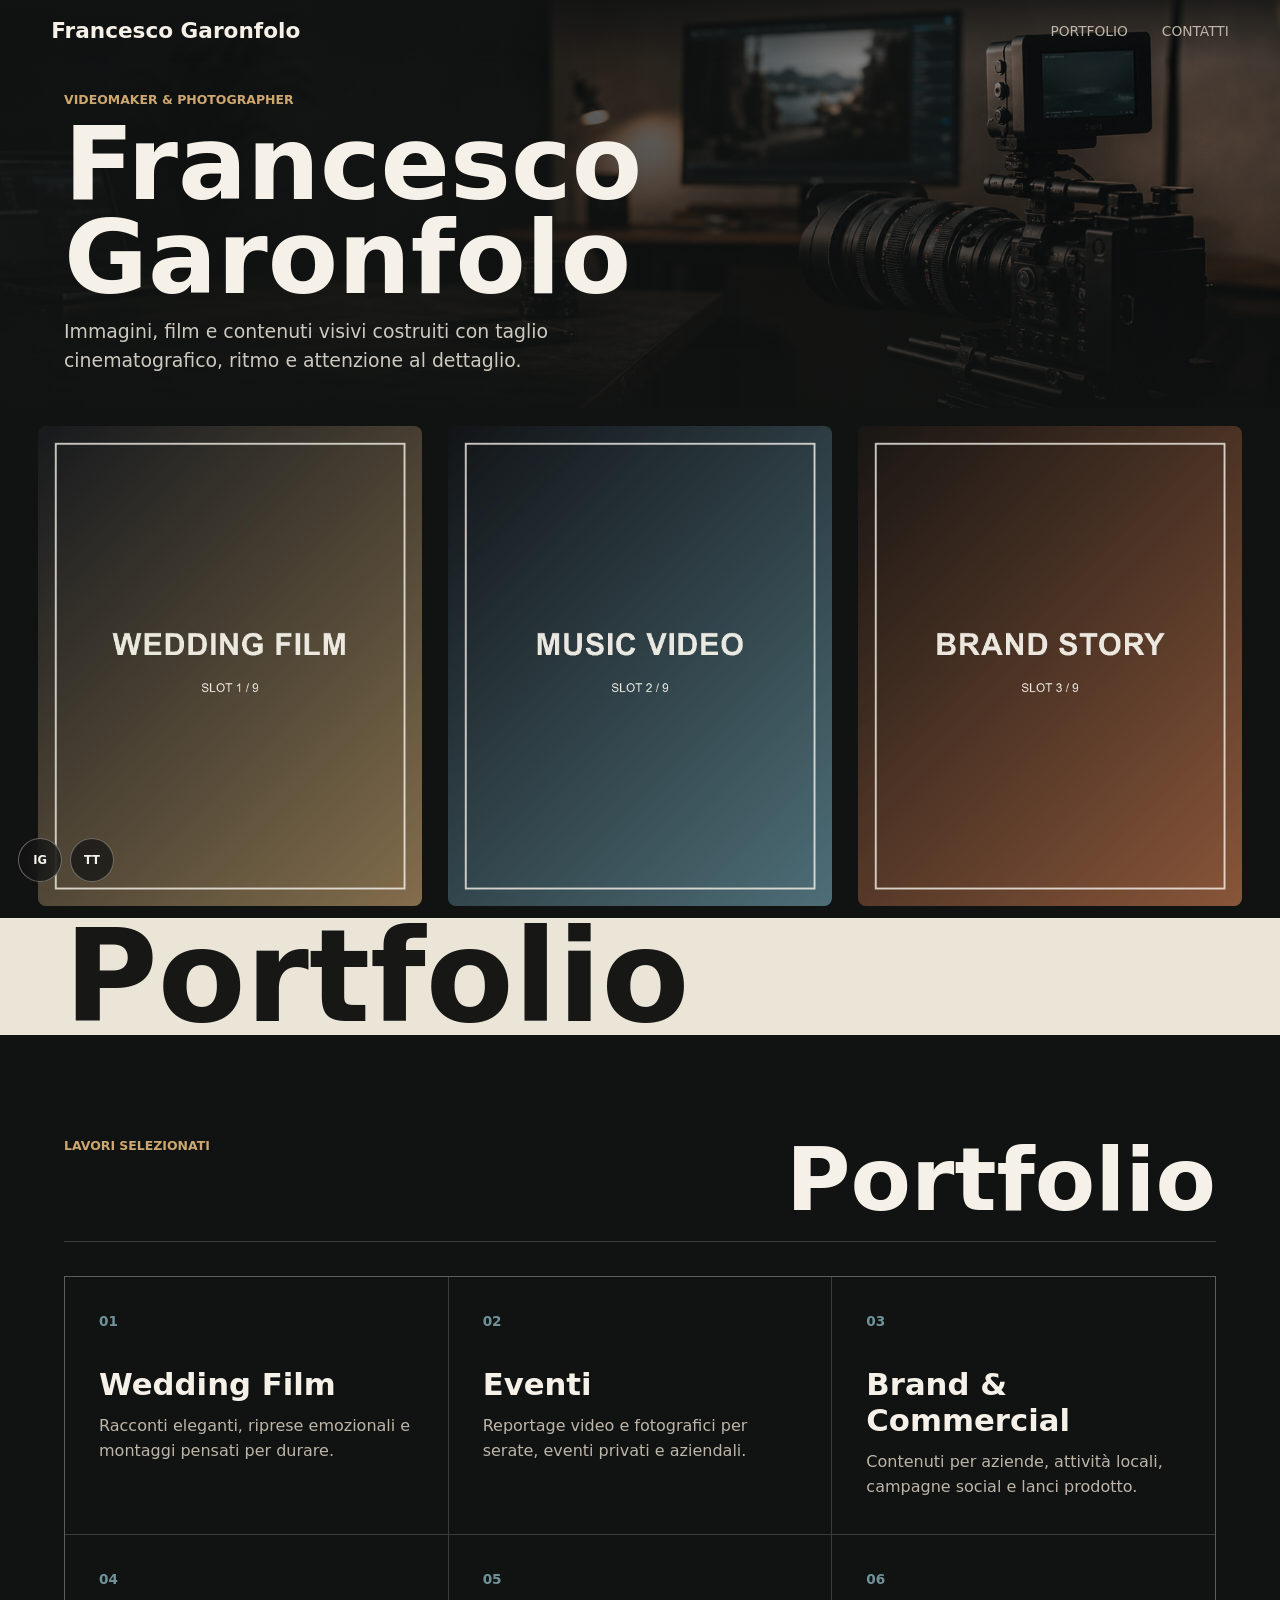
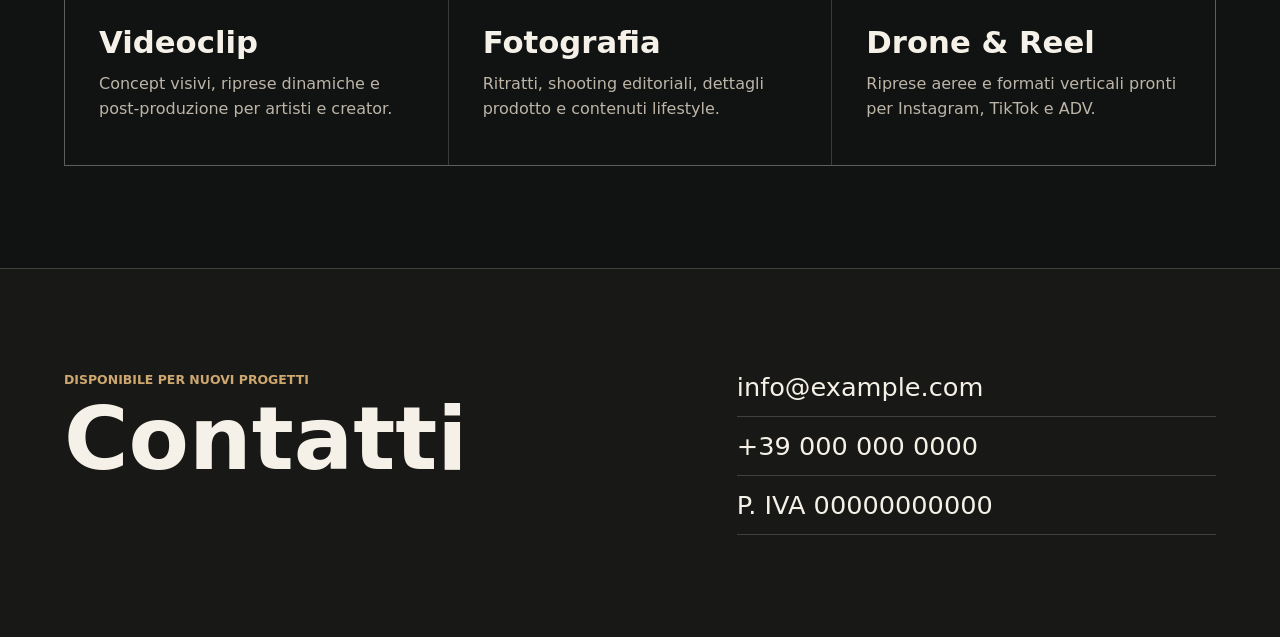
==== index.html @ e57db9b6 "Add graceful visual fallbacks" ====
<!doctype html>
<html lang="it">
  <head>
    <meta charset="utf-8" />
    <meta name="viewport" content="width=device-width, initial-scale=1" />
    <meta
      name="description"
      content="Portfolio video e fotografico di Francesco Garonfolo: wedding film, videoclip, eventi, brand story e contenuti commerciali."
    />
    <title>Francesco Garonfolo | Videomaker & Photographer</title>
    <link rel="stylesheet" href="styles.css" />
  </head>
  <body>
    <header class="site-header" aria-label="Intestazione">
      <a class="brand" href="#top" aria-label="Torna in alto">
        <span>Francesco Garonfolo</span>
      </a>
      <nav class="main-nav" aria-label="Navigazione principale">
        <a href="#portfolio">Portfolio</a>
        <a href="#contatti">Contatti</a>
      </nav>
    </header>

    <main id="top">
      <section class="hero" aria-label="Banner principale">
        <img class="hero-media" src="assets/hero/studio-hero.png" alt="" onerror="this.hidden = true" />
        <div class="hero-shade"></div>
        <div class="hero-copy">
          <p class="eyebrow">Videomaker & Photographer</p>
          <h1>Francesco Garonfolo</h1>
          <p>
            Immagini, film e contenuti visivi costruiti con taglio cinematografico,
            ritmo e attenzione al dettaglio.
          </p>
        </div>
      </section>

      <section class="showcase" aria-label="Galleria in evidenza">
        <div class="carousel-shell">
          <div class="carousel-track" id="carouselTrack" aria-live="polite"></div>
        </div>
      </section>

      <section class="portfolio-peek" aria-label="Invito al portfolio">
        <a href="#portfolio">Portfolio</a>
      </section>

      <section class="portfolio" id="portfolio">
        <div class="section-heading">
          <p class="eyebrow">Lavori selezionati</p>
          <h2>Portfolio</h2>
        </div>

        <div class="service-grid" aria-label="Tipi di lavori">
          <article class="service">
            <span>01</span>
            <h3>Wedding Film</h3>
            <p>Racconti eleganti, riprese emozionali e montaggi pensati per durare.</p>
          </article>
          <article class="service">
            <span>02</span>
            <h3>Eventi</h3>
            <p>Reportage video e fotografici per serate, eventi privati e aziendali.</p>
          </article>
          <article class="service">
            <span>03</span>
            <h3>Brand & Commercial</h3>
            <p>Contenuti per aziende, attività locali, campagne social e lanci prodotto.</p>
          </article>
          <article class="service">
            <span>04</span>
            <h3>Videoclip</h3>
            <p>Concept visivi, riprese dinamiche e post-produzione per artisti e creator.</p>
          </article>
          <article class="service">
            <span>05</span>
            <h3>Fotografia</h3>
            <p>Ritratti, shooting editoriali, dettagli prodotto e contenuti lifestyle.</p>
          </article>
          <article class="service">
            <span>06</span>
            <h3>Drone & Reel</h3>
            <p>Riprese aeree e formati verticali pronti per Instagram, TikTok e ADV.</p>
          </article>
        </div>
      </section>

      <section class="contact" id="contatti">
        <div>
          <p class="eyebrow">Disponibile per nuovi progetti</p>
          <h2>Contatti</h2>
        </div>
        <address class="contact-list">
          <a href="mailto:info@example.com">info@example.com</a>
          <a href="tel:+390000000000">+39 000 000 0000</a>
          <span>P. IVA 00000000000</span>
        </address>
      </section>
    </main>

    <aside class="social-dock" aria-label="Social">
      <a href="https://www.instagram.com/" target="_blank" rel="noreferrer" aria-label="Apri Instagram">
        IG
      </a>
      <a href="https://www.tiktok.com/" target="_blank" rel="noreferrer" aria-label="Apri TikTok">
        TT
      </a>
    </aside>

    <script src="script.js"></script>
  </body>
</html>
---- styles.css ----
:root {
  --ink: #f6f1e8;
  --muted: #bdb5a8;
  --paper: #ebe5d8;
  --coal: #111312;
  --charcoal: #1b1c1a;
  --line: rgba(246, 241, 232, 0.18);
  --accent: #cda76f;
  --olive: #7e8a73;
  --blue: #6f9298;
  --radius: 8px;
}

* {
  box-sizing: border-box;
}

html {
  scroll-behavior: smooth;
}

body {
  margin: 0;
  background: var(--coal);
  color: var(--ink);
  font-family:
    Inter, ui-sans-serif, system-ui, -apple-system, BlinkMacSystemFont, "Segoe UI",
    sans-serif;
}

a {
  color: inherit;
  text-decoration: none;
}

.site-header {
  position: fixed;
  z-index: 20;
  top: 0;
  left: 0;
  right: 0;
  display: flex;
  align-items: center;
  justify-content: space-between;
  gap: 24px;
  padding: 18px clamp(18px, 4vw, 54px);
  background: linear-gradient(180deg, rgba(17, 19, 18, 0.78), rgba(17, 19, 18, 0));
}

.brand {
  font-size: clamp(1rem, 2vw, 1.35rem);
  font-weight: 700;
}

.main-nav {
  display: flex;
  gap: clamp(14px, 3vw, 34px);
  color: var(--muted);
  font-size: 0.86rem;
  text-transform: uppercase;
}

.main-nav a:hover,
.portfolio-peek a:hover {
  color: var(--ink);
}

.hero {
  position: relative;
  min-height: 34vh;
  overflow: hidden;
  display: flex;
  align-items: flex-end;
  padding: 92px clamp(18px, 5vw, 72px) 34px;
  background:
    radial-gradient(circle at 82% 32%, rgba(205, 167, 111, 0.34), transparent 24%),
    linear-gradient(112deg, #101211 0%, #24221d 48%, #41595d 100%);
}

.hero-media,
.hero-shade {
  position: absolute;
  inset: 0;
  width: 100%;
  height: 100%;
}

.hero-media {
  object-fit: cover;
}

.hero-shade {
  background:
    linear-gradient(90deg, rgba(17, 19, 18, 0.86), rgba(17, 19, 18, 0.24)),
    linear-gradient(0deg, rgba(17, 19, 18, 0.82), rgba(17, 19, 18, 0.06));
}

.hero-copy {
  position: relative;
  max-width: 720px;
}

.eyebrow {
  margin: 0 0 10px;
  color: var(--accent);
  font-size: 0.78rem;
  font-weight: 700;
  text-transform: uppercase;
}

h1,
h2,
h3,
p {
  margin-top: 0;
}

h1 {
  margin-bottom: 12px;
  font-size: clamp(2.45rem, 8vw, 6.4rem);
  line-height: 0.92;
}

.hero-copy p:last-child {
  max-width: 560px;
  margin-bottom: 0;
  color: rgba(246, 241, 232, 0.82);
  font-size: clamp(1rem, 2vw, 1.18rem);
  line-height: 1.5;
}

.showcase {
  min-height: 54vh;
  display: flex;
  align-items: stretch;
  padding: 18px clamp(12px, 3vw, 44px) 12px;
}

.carousel-shell {
  position: relative;
  width: 100%;
  overflow: hidden;
}

.carousel-track {
  display: grid;
  grid-template-columns: repeat(3, minmax(0, 1fr));
  gap: clamp(10px, 2vw, 28px);
  width: 100%;
  height: 100%;
}

.gallery-card {
  min-width: 0;
  height: 100%;
  min-height: 420px;
  overflow: hidden;
  border-radius: var(--radius);
  background:
    linear-gradient(135deg, rgba(17, 19, 18, 0.24), rgba(17, 19, 18, 0.78)),
    var(--card-tone, var(--charcoal));
  opacity: 1;
  transform: translateX(0);
  position: relative;
  transition:
    transform 540ms ease,
    opacity 540ms ease;
}

.gallery-card::after {
  content: attr(data-title);
  position: absolute;
  inset: auto 22px 22px;
  z-index: 1;
  color: var(--ink);
  font-size: clamp(1rem, 2vw, 1.5rem);
  font-weight: 800;
  text-transform: uppercase;
}

.gallery-card.entering {
  opacity: 0;
  transform: translateX(-26px);
}

.gallery-card.leaving {
  opacity: 0;
  transform: translateX(26px);
}

.gallery-card img {
  width: 100%;
  height: 100%;
  display: block;
  object-fit: cover;
  position: relative;
  z-index: 2;
}

.portfolio-peek {
  min-height: 12vh;
  display: flex;
  align-items: center;
  padding: 0 clamp(18px, 5vw, 72px);
  border-top: 1px solid var(--line);
  border-bottom: 1px solid var(--line);
  background: var(--paper);
  color: #171816;
}

.portfolio-peek a {
  font-size: clamp(2.4rem, 10vw, 8rem);
  font-weight: 800;
  line-height: 0.9;
}

.portfolio,
.contact {
  padding: clamp(58px, 8vw, 112px) clamp(18px, 5vw, 72px);
}

.section-heading {
  display: flex;
  justify-content: space-between;
  gap: 24px;
  margin-bottom: 34px;
  border-bottom: 1px solid var(--line);
}

.section-heading h2,
.contact h2 {
  margin-bottom: 20px;
  font-size: clamp(2.2rem, 7vw, 5.5rem);
  line-height: 0.95;
}

.service-grid {
  display: grid;
  grid-template-columns: repeat(3, minmax(0, 1fr));
  gap: 1px;
  background: var(--line);
  border: 1px solid var(--line);
}

.service {
  min-height: 230px;
  padding: clamp(20px, 3vw, 34px);
  background: var(--coal);
}

.service span {
  color: var(--blue);
  font-size: 0.85rem;
  font-weight: 700;
}

.service h3 {
  margin: 36px 0 12px;
  font-size: clamp(1.25rem, 2.4vw, 2rem);
}

.service p {
  margin: 0;
  color: var(--muted);
  line-height: 1.55;
}

.contact {
  display: grid;
  grid-template-columns: minmax(0, 1fr) minmax(280px, 0.75fr);
  gap: 34px;
  background: #181916;
  border-top: 1px solid var(--line);
}

.contact-list {
  display: grid;
  gap: 14px;
  align-content: end;
  font-style: normal;
  font-size: clamp(1.1rem, 2vw, 1.65rem);
}

.contact-list a,
.contact-list span {
  padding-bottom: 14px;
  border-bottom: 1px solid var(--line);
}

.social-dock {
  position: fixed;
  z-index: 30;
  left: 18px;
  bottom: 18px;
  display: flex;
  gap: 8px;
}

.social-dock a {
  display: grid;
  width: 44px;
  height: 44px;
  place-items: center;
  border: 1px solid rgba(246, 241, 232, 0.36);
  border-radius: 999px;
  background: rgba(17, 19, 18, 0.72);
  color: var(--ink);
  font-size: 0.72rem;
  font-weight: 800;
  backdrop-filter: blur(10px);
}

.social-dock a:hover {
  background: var(--ink);
  color: var(--coal);
}

@media (max-width: 820px) {
  .site-header {
    padding: 16px;
  }

  .hero {
    min-height: 38vh;
  }

  .showcase {
    min-height: 48vh;
  }

  .carousel-track {
    gap: 8px;
  }

  .gallery-card {
    min-height: 330px;
  }

  .service-grid,
  .contact {
    grid-template-columns: 1fr;
  }

  .service {
    min-height: 180px;
  }
}

@media (max-width: 560px) {
  .main-nav {
    gap: 12px;
    font-size: 0.75rem;
  }

  .brand {
    max-width: 170px;
  }

  .gallery-card {
    min-height: 280px;
  }
}
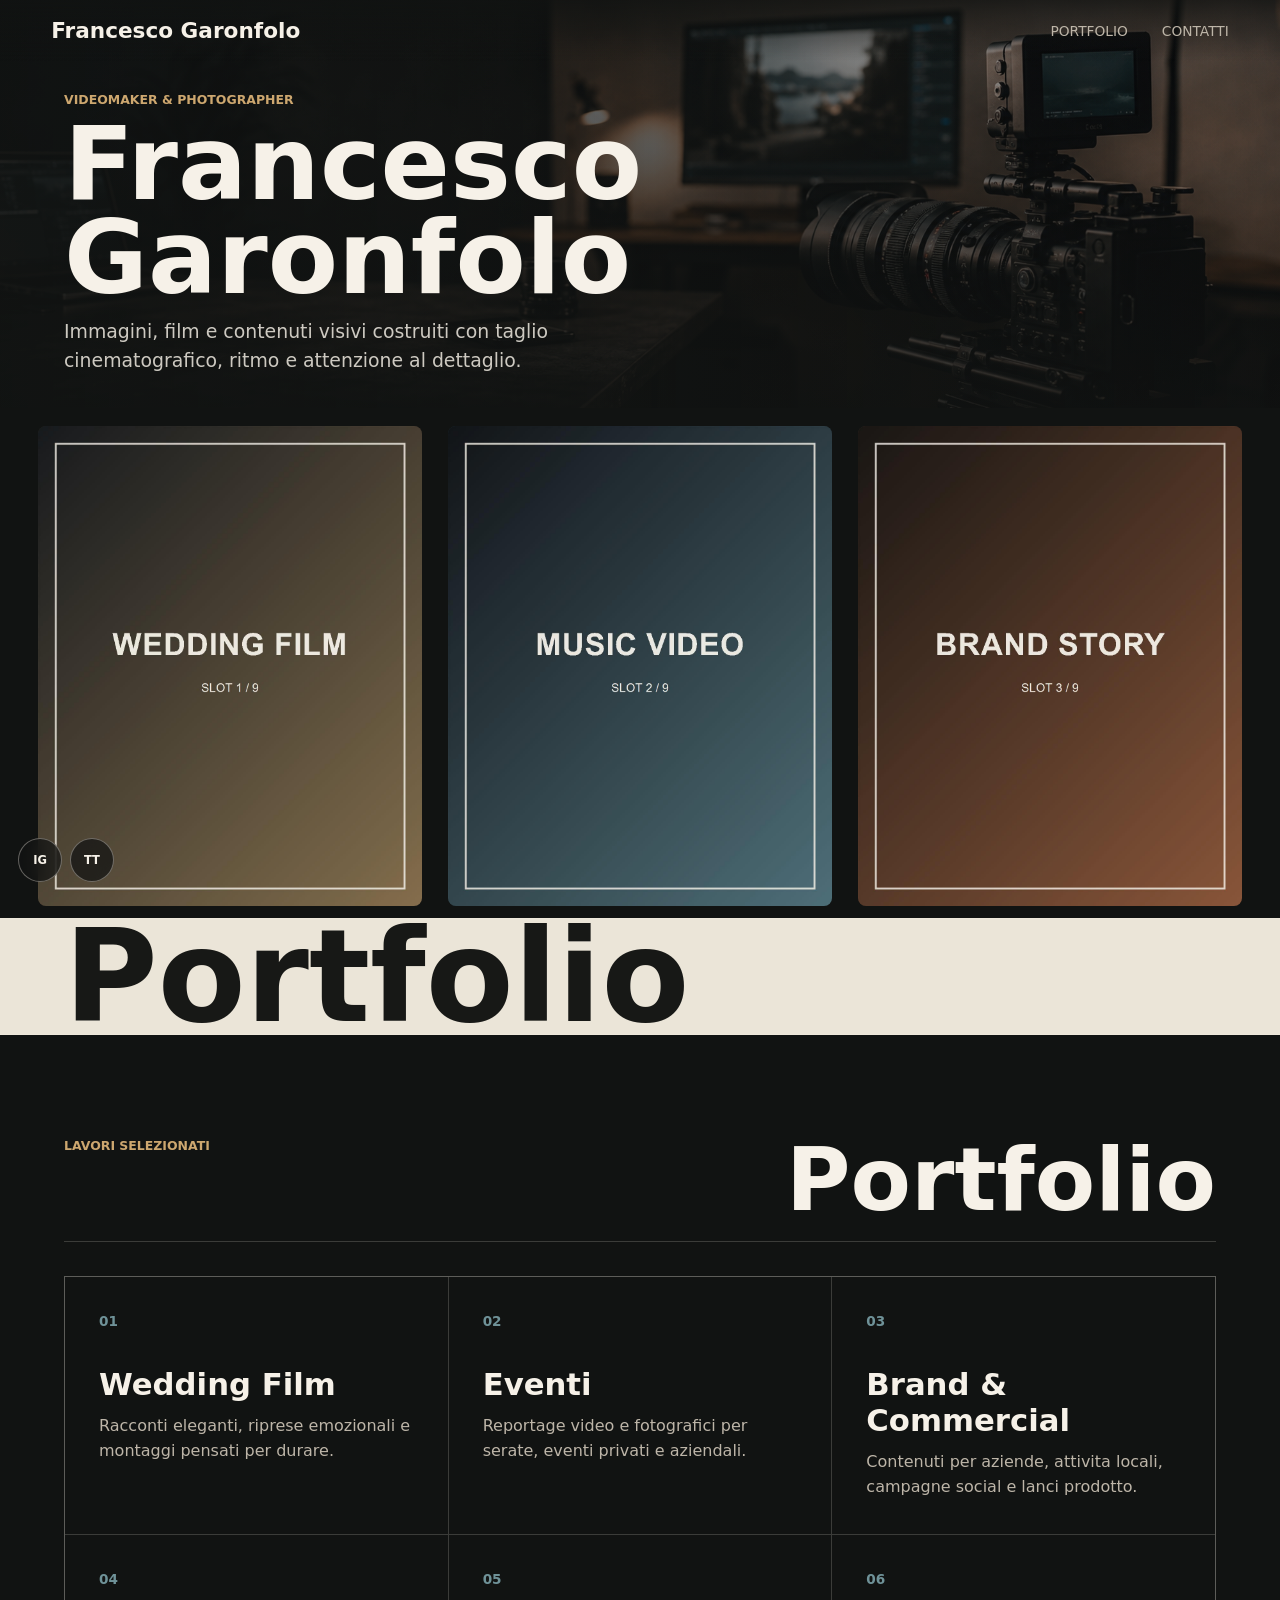
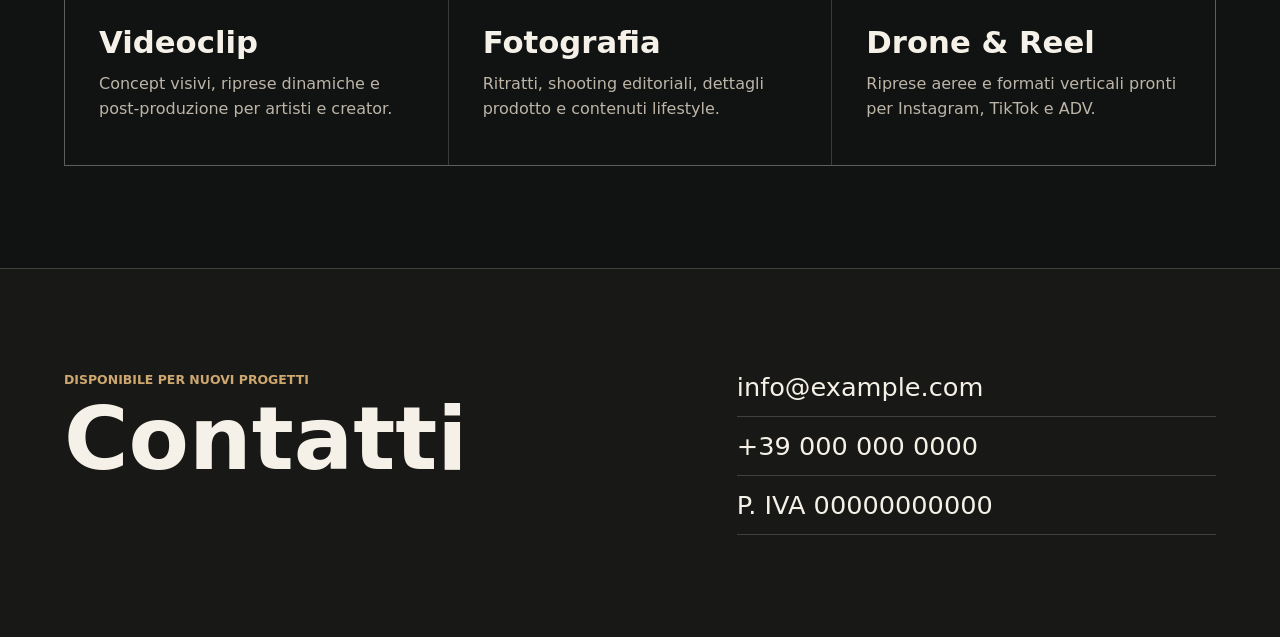
==== commit 00256775: "Normalize portfolio copy encoding" ====
--- a/index.html
+++ b/index.html
@@ -65,7 +65,7 @@
           <article class="service">
             <span>03</span>
             <h3>Brand & Commercial</h3>
-            <p>Contenuti per aziende, attività locali, campagne social e lanci prodotto.</p>
+            <p>Contenuti per aziende, attivita locali, campagne social e lanci prodotto.</p>
           </article>
           <article class="service">
             <span>04</span>
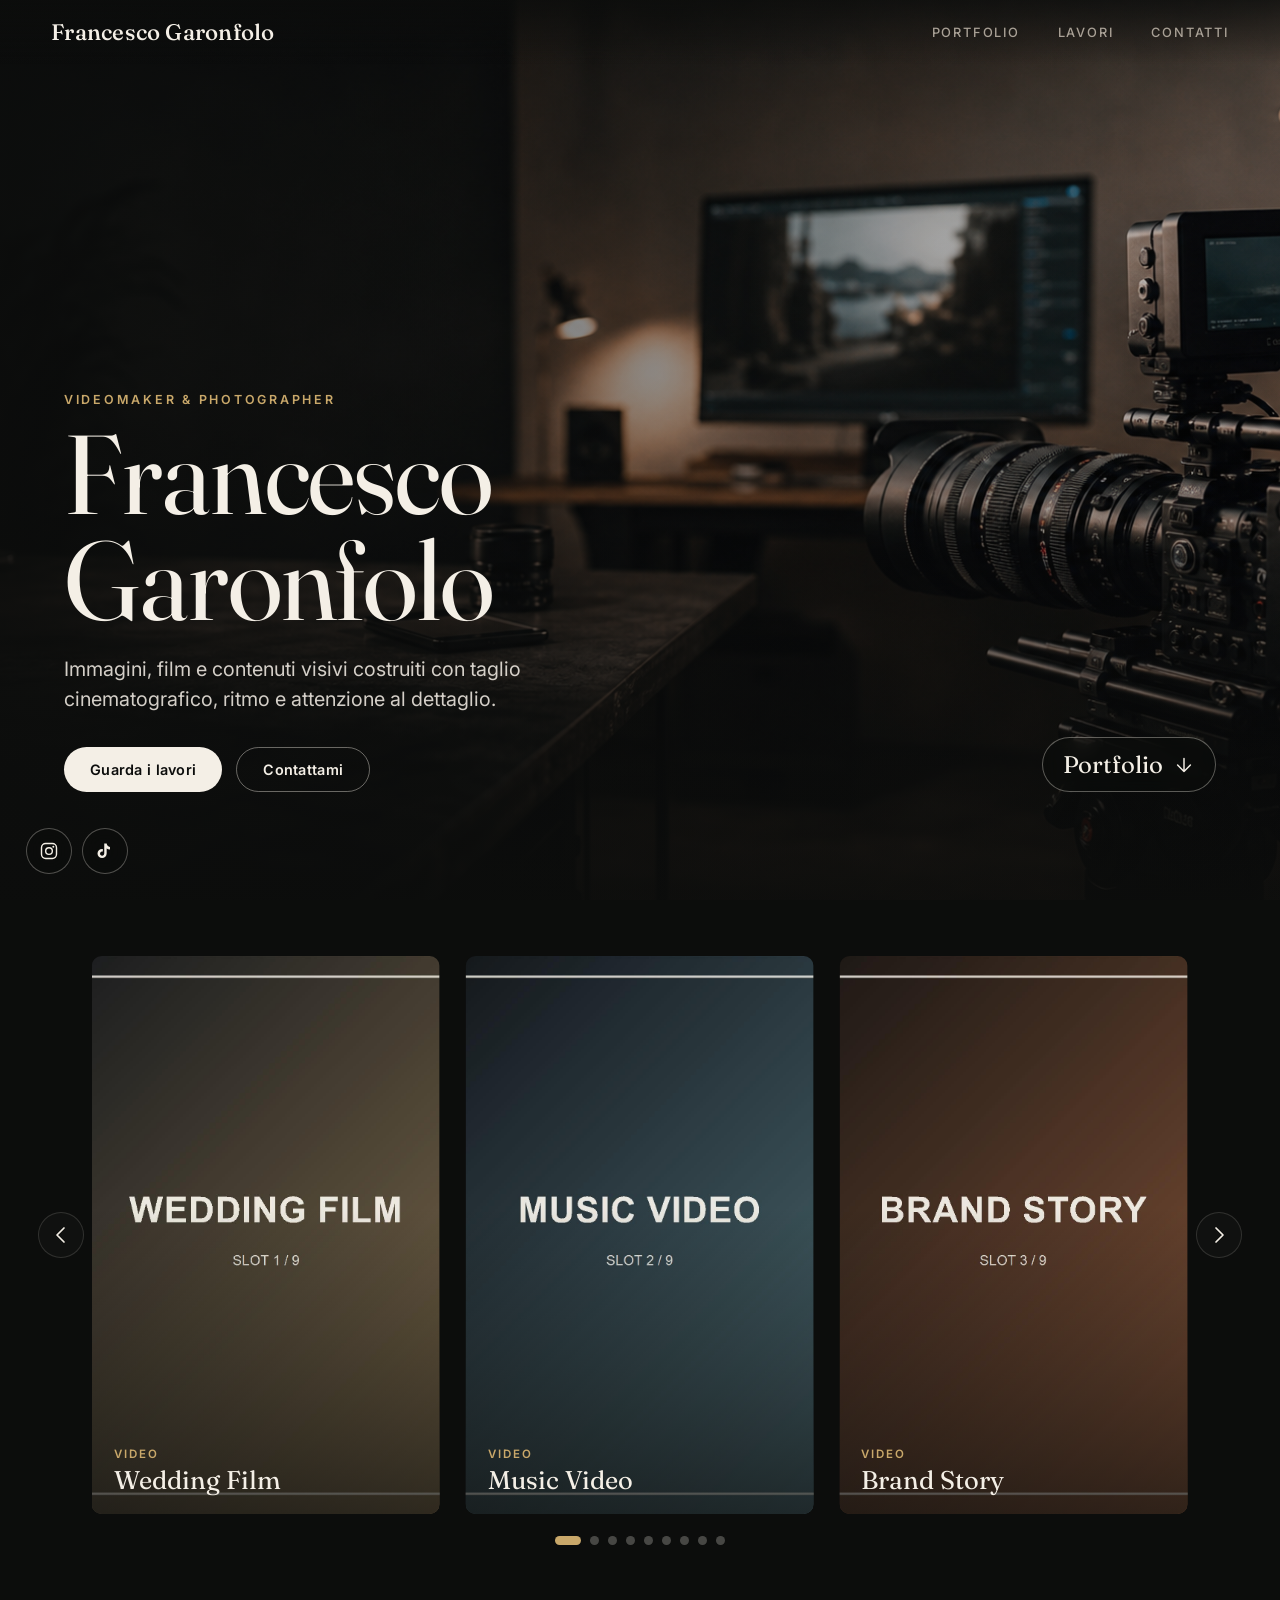
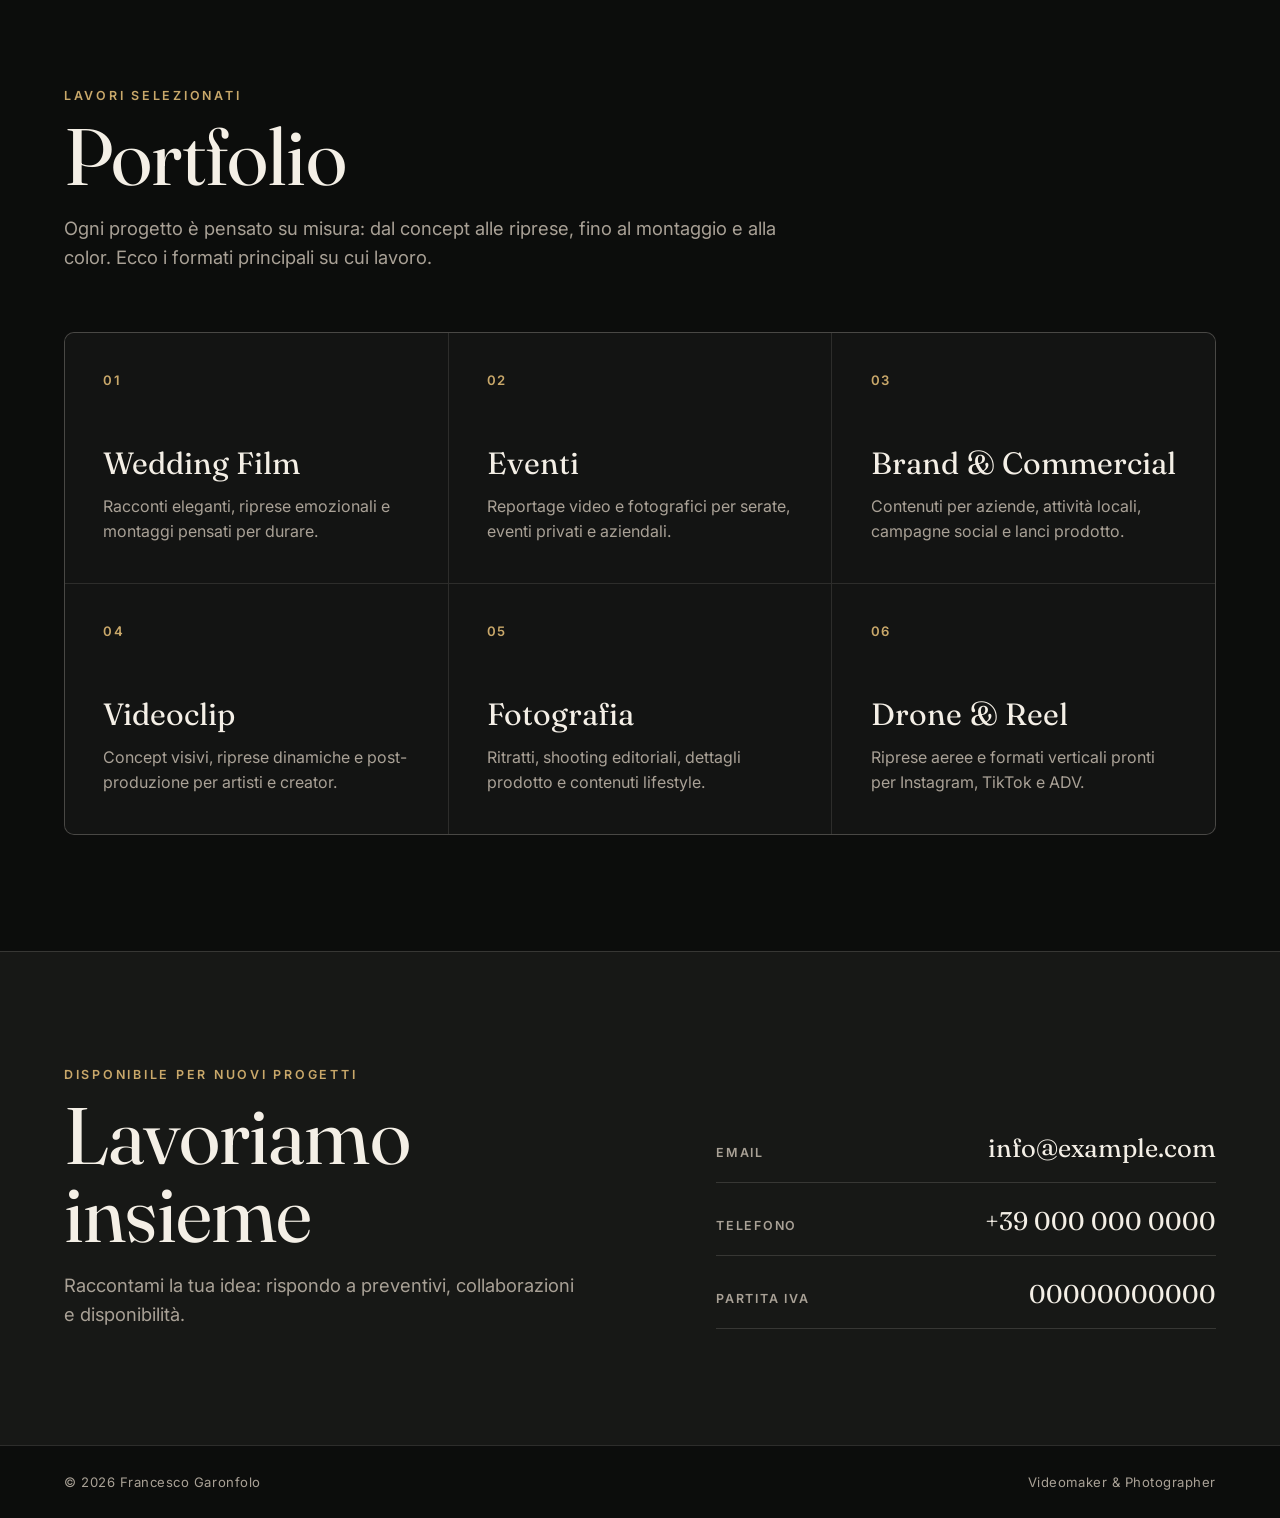
==== commit 328ff72f: "Update portfolio site with revamped layout and carousel Refresh index.html, styles.css, script.js an" ====
--- a/index.html
+++ b/index.html
@@ -3,107 +3,185 @@
   <head>
     <meta charset="utf-8" />
     <meta name="viewport" content="width=device-width, initial-scale=1" />
+    <meta name="theme-color" content="#0c0d0c" />
     <meta
       name="description"
-      content="Portfolio video e fotografico di Francesco Garonfolo: wedding film, videoclip, eventi, brand story e contenuti commerciali."
+      content="Francesco Garonfolo — videomaker e fotografo. Wedding film, videoclip, eventi, brand story, riprese drone e fotografia editoriale con taglio cinematografico."
     />
-    <title>Francesco Garonfolo | Videomaker & Photographer</title>
+    <meta property="og:title" content="Francesco Garonfolo | Videomaker & Photographer" />
+    <meta property="og:description" content="Immagini, film e contenuti visivi con taglio cinematografico." />
+    <meta property="og:type" content="website" />
+    <title>Francesco Garonfolo | Videomaker &amp; Photographer</title>
+
+    <link rel="preconnect" href="https://fonts.googleapis.com" />
+    <link rel="preconnect" href="https://fonts.gstatic.com" crossorigin />
+    <link
+      href="https://fonts.googleapis.com/css2?family=Fraunces:opsz,wght@9..144,400;9..144,500;9..144,600&family=Inter:wght@400;500;600;700&display=swap"
+      rel="stylesheet"
+    />
     <link rel="stylesheet" href="styles.css" />
   </head>
-  <body>
+  <body id="top">
+    <a class="skip-link" href="#portfolio">Salta al portfolio</a>
+
     <header class="site-header" aria-label="Intestazione">
-      <a class="brand" href="#top" aria-label="Torna in alto">
-        <span>Francesco Garonfolo</span>
+      <a class="brand" href="#top" aria-label="Francesco Garonfolo — torna in alto">
+        Francesco&nbsp;Garonfolo
       </a>
       <nav class="main-nav" aria-label="Navigazione principale">
         <a href="#portfolio">Portfolio</a>
+        <a href="#lavori">Lavori</a>
         <a href="#contatti">Contatti</a>
       </nav>
     </header>
 
-    <main id="top">
+    <main>
+      <!-- ============ HERO ============ -->
       <section class="hero" aria-label="Banner principale">
-        <img class="hero-media" src="assets/hero/studio-hero.png" alt="" onerror="this.hidden = true" />
-        <div class="hero-shade"></div>
-        <div class="hero-copy">
-          <p class="eyebrow">Videomaker & Photographer</p>
-          <h1>Francesco Garonfolo</h1>
-          <p>
+        <div class="hero-bg">
+          <!--
+            Per usare un VIDEO al posto della foto, sostituisci l'<img> qui sotto con:
+            <video class="hero-media" autoplay muted loop playsinline poster="assets/hero/studio-hero.png">
+              <source src="assets/hero/showreel.mp4" type="video/mp4" />
+            </video>
+          -->
+          <img
+            class="hero-media"
+            src="assets/hero/studio-hero.png"
+            alt=""
+            aria-hidden="true"
+            onerror="this.style.display='none'"
+          />
+        </div>
+        <div class="hero-scrim" aria-hidden="true"></div>
+
+        <div class="hero-inner">
+          <p class="eyebrow">Videomaker &amp; Photographer</p>
+          <h1 class="hero-title">Francesco Garonfolo</h1>
+          <p class="hero-lead">
             Immagini, film e contenuti visivi costruiti con taglio cinematografico,
             ritmo e attenzione al dettaglio.
           </p>
+          <div class="hero-actions">
+            <a class="btn btn-primary" href="#portfolio">Guarda i lavori</a>
+            <a class="btn btn-ghost" href="#contatti">Contattami</a>
+          </div>
         </div>
+
+        <!-- La scritta "Portfolio" che sbuca nella pagina di apertura -->
+        <a class="hero-peek" href="#portfolio" aria-label="Vai al portfolio">
+          <span>Portfolio</span>
+          <svg viewBox="0 0 24 24" width="22" height="22" aria-hidden="true">
+            <path d="M12 5v14M5 12l7 7 7-7" fill="none" stroke="currentColor" stroke-width="1.6" stroke-linecap="round" stroke-linejoin="round"/>
+          </svg>
+        </a>
       </section>
 
+      <!-- ============ CAROUSEL (3 visibili su 9) ============ -->
       <section class="showcase" aria-label="Galleria in evidenza">
-        <div class="carousel-shell">
-          <div class="carousel-track" id="carouselTrack" aria-live="polite"></div>
+        <div class="carousel" id="carousel">
+          <button class="carousel-arrow prev" type="button" aria-label="Immagine precedente">
+            <svg viewBox="0 0 24 24" width="24" height="24" aria-hidden="true"><path d="M15 5l-7 7 7 7" fill="none" stroke="currentColor" stroke-width="1.7" stroke-linecap="round" stroke-linejoin="round"/></svg>
+          </button>
+          <div class="carousel-viewport">
+            <div class="carousel-track" id="carouselTrack" aria-live="off"></div>
+          </div>
+          <button class="carousel-arrow next" type="button" aria-label="Immagine successiva">
+            <svg viewBox="0 0 24 24" width="24" height="24" aria-hidden="true"><path d="M9 5l7 7-7 7" fill="none" stroke="currentColor" stroke-width="1.7" stroke-linecap="round" stroke-linejoin="round"/></svg>
+          </button>
         </div>
+        <div class="carousel-dots" id="carouselDots" role="tablist" aria-label="Seleziona immagine"></div>
       </section>
 
-      <section class="portfolio-peek" aria-label="Invito al portfolio">
-        <a href="#portfolio">Portfolio</a>
-      </section>
-
-      <section class="portfolio" id="portfolio">
-        <div class="section-heading">
+      <!-- ============ PORTFOLIO / LAVORI ============ -->
+      <section class="works" id="portfolio">
+        <div class="section-heading reveal">
           <p class="eyebrow">Lavori selezionati</p>
-          <h2>Portfolio</h2>
+          <h2 id="lavori">Portfolio</h2>
+          <p class="section-sub">
+            Ogni progetto è pensato su misura: dal concept alle riprese, fino al montaggio
+            e alla color. Ecco i formati principali su cui lavoro.
+          </p>
         </div>
 
-        <div class="service-grid" aria-label="Tipi di lavori">
-          <article class="service">
-            <span>01</span>
+        <div class="work-grid" aria-label="Tipi di lavoro">
+          <article class="work reveal">
+            <span class="work-num">01</span>
             <h3>Wedding Film</h3>
             <p>Racconti eleganti, riprese emozionali e montaggi pensati per durare.</p>
           </article>
-          <article class="service">
-            <span>02</span>
+          <article class="work reveal">
+            <span class="work-num">02</span>
             <h3>Eventi</h3>
             <p>Reportage video e fotografici per serate, eventi privati e aziendali.</p>
           </article>
-          <article class="service">
-            <span>03</span>
-            <h3>Brand & Commercial</h3>
-            <p>Contenuti per aziende, attivita locali, campagne social e lanci prodotto.</p>
+          <article class="work reveal">
+            <span class="work-num">03</span>
+            <h3>Brand &amp; Commercial</h3>
+            <p>Contenuti per aziende, attività locali, campagne social e lanci prodotto.</p>
           </article>
-          <article class="service">
-            <span>04</span>
+          <article class="work reveal">
+            <span class="work-num">04</span>
             <h3>Videoclip</h3>
             <p>Concept visivi, riprese dinamiche e post-produzione per artisti e creator.</p>
           </article>
-          <article class="service">
-            <span>05</span>
+          <article class="work reveal">
+            <span class="work-num">05</span>
             <h3>Fotografia</h3>
             <p>Ritratti, shooting editoriali, dettagli prodotto e contenuti lifestyle.</p>
           </article>
-          <article class="service">
-            <span>06</span>
-            <h3>Drone & Reel</h3>
+          <article class="work reveal">
+            <span class="work-num">06</span>
+            <h3>Drone &amp; Reel</h3>
             <p>Riprese aeree e formati verticali pronti per Instagram, TikTok e ADV.</p>
           </article>
         </div>
       </section>
 
+      <!-- ============ CONTATTI ============ -->
       <section class="contact" id="contatti">
-        <div>
+        <div class="contact-head reveal">
           <p class="eyebrow">Disponibile per nuovi progetti</p>
-          <h2>Contatti</h2>
+          <h2>Lavoriamo insieme</h2>
+          <p class="section-sub">
+            Raccontami la tua idea: rispondo a preventivi, collaborazioni e disponibilità.
+          </p>
         </div>
-        <address class="contact-list">
-          <a href="mailto:info@example.com">info@example.com</a>
-          <a href="tel:+390000000000">+39 000 000 0000</a>
-          <span>P. IVA 00000000000</span>
+        <address class="contact-list reveal">
+          <a class="contact-row" href="mailto:info@example.com">
+            <span class="contact-label">Email</span>
+            <span class="contact-value">info@example.com</span>
+          </a>
+          <a class="contact-row" href="tel:+390000000000">
+            <span class="contact-label">Telefono</span>
+            <span class="contact-value">+39 000 000 0000</span>
+          </a>
+          <span class="contact-row">
+            <span class="contact-label">Partita IVA</span>
+            <span class="contact-value">00000000000</span>
+          </span>
         </address>
       </section>
+
+      <footer class="site-footer">
+        <span>© <span id="year"></span> Francesco Garonfolo</span>
+        <span>Videomaker &amp; Photographer</span>
+      </footer>
     </main>
 
-    <aside class="social-dock" aria-label="Social">
-      <a href="https://www.instagram.com/" target="_blank" rel="noreferrer" aria-label="Apri Instagram">
-        IG
+    <!-- ============ SOCIAL DOCK (in basso a sinistra) ============ -->
+    <aside class="social-dock" aria-label="Profili social">
+      <a href="https://www.instagram.com/" target="_blank" rel="noopener noreferrer" aria-label="Apri Instagram">
+        <svg viewBox="0 0 24 24" width="20" height="20" aria-hidden="true">
+          <rect x="3" y="3" width="18" height="18" rx="5" fill="none" stroke="currentColor" stroke-width="1.7"/>
+          <circle cx="12" cy="12" r="4" fill="none" stroke="currentColor" stroke-width="1.7"/>
+          <circle cx="17.2" cy="6.8" r="1.2" fill="currentColor"/>
+        </svg>
       </a>
-      <a href="https://www.tiktok.com/" target="_blank" rel="noreferrer" aria-label="Apri TikTok">
-        TT
+      <a href="https://www.tiktok.com/" target="_blank" rel="noopener noreferrer" aria-label="Apri TikTok">
+        <svg viewBox="0 0 24 24" width="20" height="20" aria-hidden="true">
+          <path d="M14 3c.3 2.2 1.7 3.9 4 4.2v3c-1.5 0-2.9-.5-4-1.3V15a5.5 5.5 0 1 1-5.5-5.5c.3 0 .6 0 .9.1v3.1a2.5 2.5 0 1 0 1.7 2.4V3H14z" fill="currentColor"/>
+        </svg>
       </a>
     </aside>
 
--- a/styles.css
+++ b/styles.css
@@ -1,362 +1,439 @@
 :root {
-  --ink: #f6f1e8;
-  --muted: #bdb5a8;
-  --paper: #ebe5d8;
-  --coal: #111312;
-  --charcoal: #1b1c1a;
-  --line: rgba(246, 241, 232, 0.18);
-  --accent: #cda76f;
-  --olive: #7e8a73;
-  --blue: #6f9298;
-  --radius: 8px;
-}
-
-* {
-  box-sizing: border-box;
-}
+  --bg: #0c0d0c;
+  --panel: #131413;
+  --panel-2: #171816;
+  --ink: #f4efe6;
+  --muted: #a9a196;
+  --paper: #ece6d9;
+  --paper-ink: #16150f;
+  --accent: #c9a86a;
+  --line: rgba(244, 239, 230, 0.14);
+  --radius: 10px;
+  --serif: "Fraunces", ui-serif, "Iowan Old Style", "Palatino Linotype", Georgia, serif;
+  --sans: "Inter", ui-sans-serif, system-ui, -apple-system, "Segoe UI", sans-serif;
+  --ease: cubic-bezier(0.22, 0.61, 0.36, 1);
+}
+
+* { box-sizing: border-box; }
 
 html {
   scroll-behavior: smooth;
+  scroll-padding-top: 84px;
 }
 
 body {
   margin: 0;
-  background: var(--coal);
+  background: var(--bg);
   color: var(--ink);
-  font-family:
-    Inter, ui-sans-serif, system-ui, -apple-system, BlinkMacSystemFont, "Segoe UI",
-    sans-serif;
-}
-
-a {
-  color: inherit;
-  text-decoration: none;
-}
-
+  font-family: var(--sans);
+  -webkit-font-smoothing: antialiased;
+  text-rendering: optimizeLegibility;
+  overflow-x: hidden;
+}
+
+a { color: inherit; text-decoration: none; }
+h1, h2, h3, p { margin-top: 0; }
+
+.skip-link {
+  position: fixed;
+  top: -60px;
+  left: 12px;
+  z-index: 60;
+  padding: 10px 16px;
+  background: var(--ink);
+  color: var(--bg);
+  border-radius: 6px;
+  transition: top 0.2s var(--ease);
+}
+.skip-link:focus { top: 12px; }
+
+:focus-visible {
+  outline: 2px solid var(--accent);
+  outline-offset: 3px;
+  border-radius: 4px;
+}
+
+/* ---------- Header ---------- */
 .site-header {
   position: fixed;
-  z-index: 20;
-  top: 0;
-  left: 0;
-  right: 0;
+  inset: 0 0 auto 0;
+  z-index: 40;
   display: flex;
   align-items: center;
   justify-content: space-between;
   gap: 24px;
-  padding: 18px clamp(18px, 4vw, 54px);
-  background: linear-gradient(180deg, rgba(17, 19, 18, 0.78), rgba(17, 19, 18, 0));
-}
-
+  padding: 18px clamp(18px, 4vw, 56px);
+  background: linear-gradient(180deg, rgba(12, 13, 12, 0.72), rgba(12, 13, 12, 0));
+  transition: background 0.35s var(--ease), backdrop-filter 0.35s var(--ease);
+}
+.site-header.scrolled {
+  background: rgba(12, 13, 12, 0.82);
+  backdrop-filter: blur(12px);
+  border-bottom: 1px solid var(--line);
+}
 .brand {
-  font-size: clamp(1rem, 2vw, 1.35rem);
-  font-weight: 700;
-}
-
+  font-family: var(--serif);
+  font-size: clamp(1.05rem, 2vw, 1.4rem);
+  font-weight: 500;
+  letter-spacing: 0.01em;
+}
 .main-nav {
   display: flex;
-  gap: clamp(14px, 3vw, 34px);
+  gap: clamp(16px, 3vw, 38px);
   color: var(--muted);
-  font-size: 0.86rem;
+  font-size: 0.8rem;
+  font-weight: 500;
+  letter-spacing: 0.14em;
   text-transform: uppercase;
 }
-
-.main-nav a:hover,
-.portfolio-peek a:hover {
-  color: var(--ink);
-}
-
+.main-nav a { position: relative; padding: 4px 0; transition: color 0.25s var(--ease); }
+.main-nav a::after {
+  content: "";
+  position: absolute;
+  left: 0;
+  bottom: -2px;
+  width: 0;
+  height: 1px;
+  background: var(--accent);
+  transition: width 0.3s var(--ease);
+}
+.main-nav a:hover { color: var(--ink); }
+.main-nav a:hover::after { width: 100%; }
+
+/* ---------- Hero ---------- */
 .hero {
   position: relative;
-  min-height: 34vh;
+  min-height: 100svh;
+  display: flex;
+  flex-direction: column;
+  justify-content: flex-end;
+  padding: 120px clamp(20px, 5vw, 80px) clamp(96px, 12vh, 140px);
   overflow: hidden;
-  display: flex;
-  align-items: flex-end;
-  padding: 92px clamp(18px, 5vw, 72px) 34px;
-  background:
-    radial-gradient(circle at 82% 32%, rgba(205, 167, 111, 0.34), transparent 24%),
-    linear-gradient(112deg, #101211 0%, #24221d 48%, #41595d 100%);
-}
-
-.hero-media,
-.hero-shade {
+  isolation: isolate;
+}
+.hero-bg { position: absolute; inset: 0; z-index: -2; background: #101211; }
+.hero-media {
+  width: 100%;
+  height: 100%;
+  object-fit: cover;
+  animation: kenburns 24s ease-in-out infinite alternate;
+}
+@keyframes kenburns {
+  from { transform: scale(1.04) translate3d(0, 0, 0); }
+  to   { transform: scale(1.14) translate3d(-1.5%, -2%, 0); }
+}
+.hero-scrim {
   position: absolute;
   inset: 0;
-  width: 100%;
-  height: 100%;
-}
-
-.hero-media {
-  object-fit: cover;
-}
-
-.hero-shade {
+  z-index: -1;
   background:
-    linear-gradient(90deg, rgba(17, 19, 18, 0.86), rgba(17, 19, 18, 0.24)),
-    linear-gradient(0deg, rgba(17, 19, 18, 0.82), rgba(17, 19, 18, 0.06));
-}
-
-.hero-copy {
-  position: relative;
-  max-width: 720px;
-}
-
+    linear-gradient(90deg, rgba(12, 13, 12, 0.9) 0%, rgba(12, 13, 12, 0.45) 42%, rgba(12, 13, 12, 0.15) 100%),
+    linear-gradient(0deg, rgba(12, 13, 12, 0.92) 0%, rgba(12, 13, 12, 0.1) 46%);
+}
+.hero-inner { position: relative; max-width: 760px; }
 .eyebrow {
-  margin: 0 0 10px;
+  margin: 0 0 14px;
   color: var(--accent);
   font-size: 0.78rem;
-  font-weight: 700;
+  font-weight: 600;
+  letter-spacing: 0.22em;
   text-transform: uppercase;
 }
-
-h1,
-h2,
-h3,
-p {
-  margin-top: 0;
-}
-
-h1 {
-  margin-bottom: 12px;
-  font-size: clamp(2.45rem, 8vw, 6.4rem);
-  line-height: 0.92;
-}
-
-.hero-copy p:last-child {
-  max-width: 560px;
-  margin-bottom: 0;
-  color: rgba(246, 241, 232, 0.82);
-  font-size: clamp(1rem, 2vw, 1.18rem);
-  line-height: 1.5;
-}
-
+.hero-title {
+  margin: 0 0 20px;
+  font-family: var(--serif);
+  font-weight: 400;
+  font-size: clamp(2.8rem, 9vw, 7rem);
+  line-height: 0.95;
+  letter-spacing: -0.01em;
+}
+.hero-lead {
+  max-width: 540px;
+  margin: 0 0 32px;
+  color: rgba(244, 239, 230, 0.86);
+  font-size: clamp(1.02rem, 1.6vw, 1.24rem);
+  line-height: 1.55;
+}
+.hero-actions { display: flex; flex-wrap: wrap; gap: 14px; }
+.btn {
+  display: inline-flex;
+  align-items: center;
+  padding: 13px 26px;
+  border-radius: 999px;
+  font-size: 0.9rem;
+  font-weight: 600;
+  letter-spacing: 0.02em;
+  transition: transform 0.25s var(--ease), background 0.25s var(--ease), color 0.25s var(--ease), border-color 0.25s var(--ease);
+}
+.btn:hover { transform: translateY(-2px); }
+.btn-primary { background: var(--ink); color: var(--bg); }
+.btn-primary:hover { background: var(--accent); }
+.btn-ghost { border: 1px solid rgba(244, 239, 230, 0.4); color: var(--ink); }
+.btn-ghost:hover { border-color: var(--ink); background: rgba(244, 239, 230, 0.08); }
+
+/* "Portfolio" che sbuca dal basso dell'hero */
+.hero-peek {
+  position: absolute;
+  right: clamp(20px, 5vw, 80px);
+  bottom: clamp(96px, 12vh, 140px);
+  display: inline-flex;
+  align-items: center;
+  gap: 10px;
+  padding: 12px 20px;
+  border: 1px solid rgba(244, 239, 230, 0.35);
+  border-radius: 999px;
+  background: rgba(12, 13, 12, 0.4);
+  backdrop-filter: blur(8px);
+  font-family: var(--serif);
+  font-size: clamp(1.05rem, 2vw, 1.5rem);
+  animation: bob 2.6s ease-in-out infinite;
+  transition: background 0.25s var(--ease), border-color 0.25s var(--ease);
+}
+.hero-peek:hover { background: var(--ink); color: var(--bg); border-color: var(--ink); }
+.hero-peek svg { animation: nudge 2.6s ease-in-out infinite; }
+@keyframes bob { 0%, 100% { transform: translateY(0); } 50% { transform: translateY(6px); } }
+@keyframes nudge { 0%, 100% { transform: translateY(0); } 50% { transform: translateY(3px); } }
+
+/* ---------- Carousel ---------- */
 .showcase {
-  min-height: 54vh;
-  display: flex;
-  align-items: stretch;
-  padding: 18px clamp(12px, 3vw, 44px) 12px;
-}
-
-.carousel-shell {
+  padding: clamp(28px, 5vw, 56px) clamp(12px, 3vw, 44px) clamp(16px, 3vw, 28px);
+}
+.carousel {
   position: relative;
-  width: 100%;
-  overflow: hidden;
-}
-
+  display: flex;
+  align-items: center;
+  gap: 8px;
+}
+.carousel-viewport { flex: 1; overflow: hidden; }
 .carousel-track {
-  display: grid;
-  grid-template-columns: repeat(3, minmax(0, 1fr));
-  gap: clamp(10px, 2vw, 28px);
-  width: 100%;
-  height: 100%;
-}
-
+  display: flex;
+  gap: clamp(10px, 2vw, 26px);
+  will-change: transform;
+}
 .gallery-card {
-  min-width: 0;
-  height: 100%;
-  min-height: 420px;
+  position: relative;
+  flex: 0 0 calc((100% - 2 * var(--gap, 26px)) / 3);
+  height: clamp(360px, 62vh, 620px);
   overflow: hidden;
   border-radius: var(--radius);
-  background:
-    linear-gradient(135deg, rgba(17, 19, 18, 0.24), rgba(17, 19, 18, 0.78)),
-    var(--card-tone, var(--charcoal));
-  opacity: 1;
-  transform: translateX(0);
-  position: relative;
-  transition:
-    transform 540ms ease,
-    opacity 540ms ease;
-}
-
-.gallery-card::after {
-  content: attr(data-title);
-  position: absolute;
-  inset: auto 22px 22px;
-  z-index: 1;
-  color: var(--ink);
-  font-size: clamp(1rem, 2vw, 1.5rem);
-  font-weight: 800;
-  text-transform: uppercase;
-}
-
-.gallery-card.entering {
-  opacity: 0;
-  transform: translateX(-26px);
-}
-
-.gallery-card.leaving {
-  opacity: 0;
-  transform: translateX(26px);
-}
-
+  background: var(--panel);
+}
 .gallery-card img {
   width: 100%;
   height: 100%;
   display: block;
   object-fit: cover;
-  position: relative;
+  transition: transform 0.9s var(--ease), filter 0.6s var(--ease);
+}
+.gallery-card::after {
+  content: "";
+  position: absolute;
+  inset: auto 0 0 0;
+  height: 55%;
+  background: linear-gradient(0deg, rgba(12, 13, 12, 0.82), transparent);
+  opacity: 0.85;
+  transition: opacity 0.4s var(--ease);
+}
+.gallery-caption {
+  position: absolute;
+  left: 22px;
+  right: 22px;
+  bottom: 20px;
   z-index: 2;
 }
-
-.portfolio-peek {
-  min-height: 12vh;
-  display: flex;
-  align-items: center;
-  padding: 0 clamp(18px, 5vw, 72px);
-  border-top: 1px solid var(--line);
-  border-bottom: 1px solid var(--line);
-  background: var(--paper);
-  color: #171816;
-}
-
-.portfolio-peek a {
-  font-size: clamp(2.4rem, 10vw, 8rem);
-  font-weight: 800;
-  line-height: 0.9;
-}
-
-.portfolio,
-.contact {
-  padding: clamp(58px, 8vw, 112px) clamp(18px, 5vw, 72px);
-}
-
-.section-heading {
-  display: flex;
-  justify-content: space-between;
-  gap: 24px;
-  margin-bottom: 34px;
-  border-bottom: 1px solid var(--line);
-}
-
-.section-heading h2,
-.contact h2 {
-  margin-bottom: 20px;
-  font-size: clamp(2.2rem, 7vw, 5.5rem);
-  line-height: 0.95;
-}
-
-.service-grid {
+.gallery-caption .tag {
+  display: block;
+  color: var(--accent);
+  font-size: 0.72rem;
+  font-weight: 600;
+  letter-spacing: 0.18em;
+  text-transform: uppercase;
+  margin-bottom: 6px;
+}
+.gallery-caption .title {
+  font-family: var(--serif);
+  font-size: clamp(1.15rem, 2vw, 1.7rem);
+  line-height: 1.05;
+}
+.gallery-card:hover img { transform: scale(1.06); }
+.gallery-card:hover::after { opacity: 1; }
+
+.carousel-arrow {
+  flex: 0 0 auto;
+  display: grid;
+  place-items: center;
+  width: 46px;
+  height: 46px;
+  border: 1px solid var(--line);
+  border-radius: 999px;
+  background: rgba(19, 20, 19, 0.7);
+  color: var(--ink);
+  cursor: pointer;
+  transition: background 0.25s var(--ease), color 0.25s var(--ease), transform 0.25s var(--ease);
+}
+.carousel-arrow:hover { background: var(--ink); color: var(--bg); transform: scale(1.06); }
+
+.carousel-dots {
+  display: flex;
+  justify-content: center;
+  gap: 9px;
+  margin-top: 22px;
+}
+.carousel-dots button {
+  width: 9px;
+  height: 9px;
+  padding: 0;
+  border: none;
+  border-radius: 999px;
+  background: rgba(244, 239, 230, 0.26);
+  cursor: pointer;
+  transition: background 0.25s var(--ease), transform 0.25s var(--ease), width 0.25s var(--ease);
+}
+.carousel-dots button:hover { background: rgba(244, 239, 230, 0.55); }
+.carousel-dots button.active { width: 26px; border-radius: 6px; background: var(--accent); }
+
+/* ---------- Works / Portfolio ---------- */
+.works, .contact { padding: clamp(64px, 9vw, 128px) clamp(20px, 5vw, 80px); }
+.section-heading { max-width: 720px; margin-bottom: clamp(36px, 5vw, 60px); }
+.section-heading h2, .contact-head h2 {
+  margin: 6px 0 18px;
+  font-family: var(--serif);
+  font-weight: 400;
+  font-size: clamp(2.3rem, 7vw, 5rem);
+  line-height: 0.98;
+  letter-spacing: -0.01em;
+}
+.section-sub { margin: 0; color: var(--muted); font-size: clamp(1rem, 1.5vw, 1.15rem); line-height: 1.6; }
+
+.work-grid {
   display: grid;
   grid-template-columns: repeat(3, minmax(0, 1fr));
   gap: 1px;
   background: var(--line);
   border: 1px solid var(--line);
-}
-
-.service {
-  min-height: 230px;
-  padding: clamp(20px, 3vw, 34px);
-  background: var(--coal);
-}
-
-.service span {
-  color: var(--blue);
-  font-size: 0.85rem;
-  font-weight: 700;
-}
-
-.service h3 {
-  margin: 36px 0 12px;
-  font-size: clamp(1.25rem, 2.4vw, 2rem);
-}
-
-.service p {
-  margin: 0;
-  color: var(--muted);
-  line-height: 1.55;
-}
-
+  border-radius: var(--radius);
+  overflow: hidden;
+}
+.work {
+  min-height: 250px;
+  display: flex;
+  flex-direction: column;
+  padding: clamp(24px, 3vw, 40px);
+  background: var(--panel);
+  transition: background 0.3s var(--ease);
+}
+.work:hover { background: var(--panel-2); }
+.work-num {
+  color: var(--accent);
+  font-size: 0.82rem;
+  font-weight: 600;
+  letter-spacing: 0.1em;
+}
+.work h3 {
+  margin: auto 0 12px;
+  font-family: var(--serif);
+  font-weight: 400;
+  font-size: clamp(1.4rem, 2.4vw, 2rem);
+}
+.work p { margin: 0; color: var(--muted); line-height: 1.6; }
+
+/* ---------- Contact ---------- */
 .contact {
   display: grid;
-  grid-template-columns: minmax(0, 1fr) minmax(280px, 0.75fr);
-  gap: 34px;
-  background: #181916;
+  grid-template-columns: minmax(0, 1fr) minmax(300px, 0.85fr);
+  gap: clamp(32px, 5vw, 64px);
+  align-items: end;
+  background: var(--panel-2);
   border-top: 1px solid var(--line);
 }
-
-.contact-list {
-  display: grid;
-  gap: 14px;
-  align-content: end;
-  font-style: normal;
-  font-size: clamp(1.1rem, 2vw, 1.65rem);
-}
-
-.contact-list a,
-.contact-list span {
-  padding-bottom: 14px;
+.contact-head { max-width: 520px; }
+.contact-list { display: grid; gap: 4px; font-style: normal; }
+.contact-row {
+  display: flex;
+  align-items: baseline;
+  justify-content: space-between;
+  gap: 18px;
+  padding: 18px 0;
   border-bottom: 1px solid var(--line);
-}
-
+  transition: padding-left 0.3s var(--ease), color 0.3s var(--ease);
+}
+a.contact-row:hover { padding-left: 8px; color: var(--accent); }
+.contact-label {
+  color: var(--muted);
+  font-size: 0.78rem;
+  font-weight: 600;
+  letter-spacing: 0.14em;
+  text-transform: uppercase;
+}
+.contact-value { font-family: var(--serif); font-size: clamp(1.1rem, 2vw, 1.7rem); }
+
+.site-footer {
+  display: flex;
+  flex-wrap: wrap;
+  gap: 12px 32px;
+  justify-content: space-between;
+  padding: 28px clamp(20px, 5vw, 80px);
+  border-top: 1px solid var(--line);
+  color: var(--muted);
+  font-size: 0.82rem;
+  letter-spacing: 0.04em;
+}
+
+/* ---------- Social dock ---------- */
 .social-dock {
   position: fixed;
-  z-index: 30;
-  left: 18px;
-  bottom: 18px;
-  display: flex;
-  gap: 8px;
-}
-
+  z-index: 45;
+  left: clamp(14px, 3vw, 26px);
+  bottom: clamp(14px, 3vw, 26px);
+  display: flex;
+  gap: 10px;
+}
 .social-dock a {
   display: grid;
-  width: 44px;
-  height: 44px;
   place-items: center;
-  border: 1px solid rgba(246, 241, 232, 0.36);
+  width: 46px;
+  height: 46px;
+  border: 1px solid rgba(244, 239, 230, 0.3);
   border-radius: 999px;
-  background: rgba(17, 19, 18, 0.72);
+  background: rgba(12, 13, 12, 0.66);
   color: var(--ink);
-  font-size: 0.72rem;
-  font-weight: 800;
   backdrop-filter: blur(10px);
-}
-
-.social-dock a:hover {
-  background: var(--ink);
-  color: var(--coal);
-}
-
-@media (max-width: 820px) {
-  .site-header {
-    padding: 16px;
-  }
-
-  .hero {
-    min-height: 38vh;
-  }
-
-  .showcase {
-    min-height: 48vh;
-  }
-
-  .carousel-track {
-    gap: 8px;
-  }
-
-  .gallery-card {
-    min-height: 330px;
-  }
-
-  .service-grid,
-  .contact {
-    grid-template-columns: 1fr;
-  }
-
-  .service {
-    min-height: 180px;
-  }
-}
-
-@media (max-width: 560px) {
-  .main-nav {
-    gap: 12px;
-    font-size: 0.75rem;
-  }
-
-  .brand {
-    max-width: 170px;
-  }
-
-  .gallery-card {
-    min-height: 280px;
-  }
-}
+  transition: transform 0.25s var(--ease), background 0.25s var(--ease), color 0.25s var(--ease);
+}
+.social-dock a:hover { transform: translateY(-3px); background: var(--ink); color: var(--bg); }
+
+/* ---------- Reveal on scroll ---------- */
+.reveal {
+  opacity: 0;
+  transform: translateY(22px);
+  transition: opacity 0.7s var(--ease), transform 0.7s var(--ease);
+}
+.reveal.is-visible { opacity: 1; transform: none; }
+.work.reveal:nth-child(2) { transition-delay: 0.06s; }
+.work.reveal:nth-child(3) { transition-delay: 0.12s; }
+.work.reveal:nth-child(5) { transition-delay: 0.06s; }
+.work.reveal:nth-child(6) { transition-delay: 0.12s; }
+
+/* ---------- Responsive ---------- */
+@media (max-width: 900px) {
+  .gallery-card { flex-basis: calc((100% - var(--gap, 20px)) / 2); }
+  .work-grid { grid-template-columns: repeat(2, 1fr); }
+  .contact { grid-template-columns: 1fr; align-items: start; }
+}
+@media (max-width: 620px) {
+  .main-nav { gap: 14px; font-size: 0.72rem; }
+  .brand { max-width: 46vw; }
+  .hero { justify-content: center; padding-bottom: clamp(120px, 20vh, 180px); }
+  .hero-peek { left: 20px; right: auto; bottom: 92px; }
+  .gallery-card { flex-basis: 100%; height: clamp(340px, 60vh, 460px); }
+  .work-grid { grid-template-columns: 1fr; }
+  .carousel-arrow { display: none; }
+}
+
+@media (prefers-reduced-motion: reduce) {
+  html { scroll-behavior: auto; }
+  .hero-media { animation: none; transform: scale(1.04); }
+  .hero-peek, .hero-peek svg { animation: none; }
+  .reveal { opacity: 1; transform: none; transition: none; }
+  .carousel-track { transition: none !important; }
+}
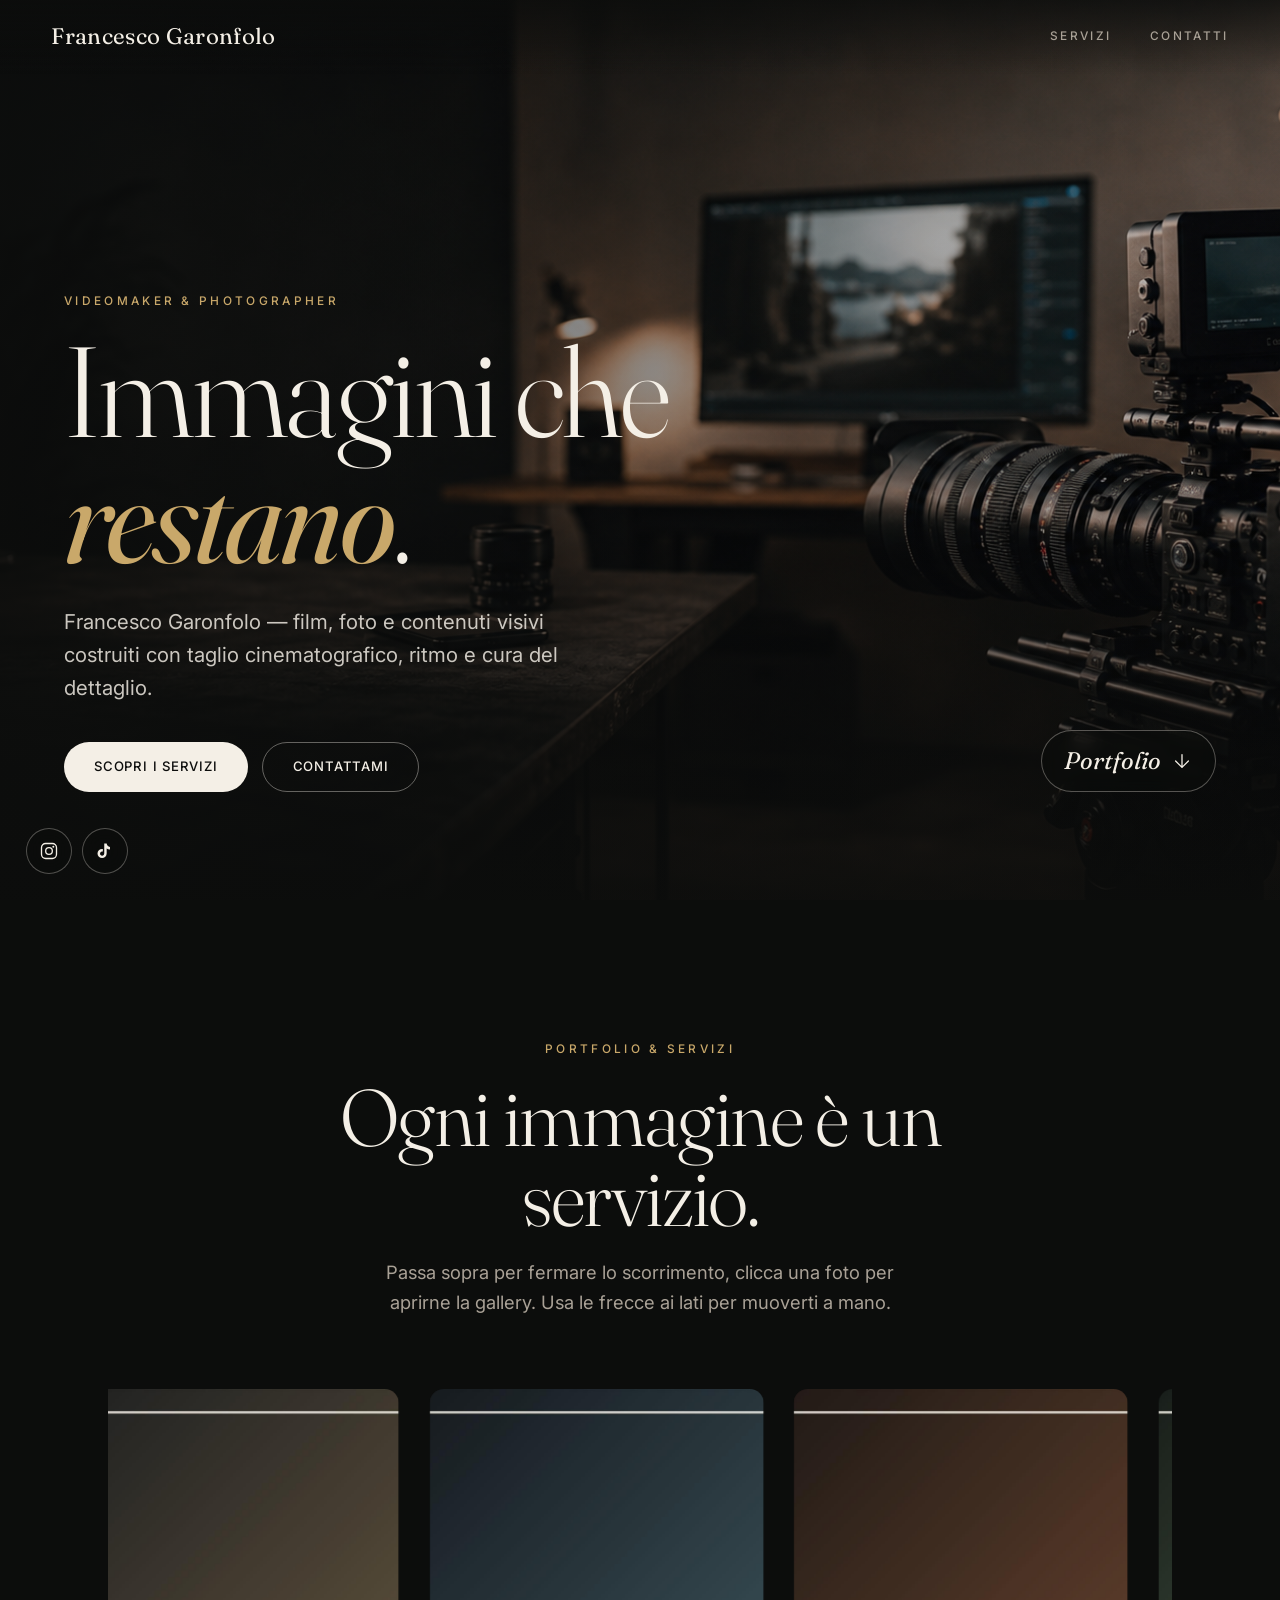
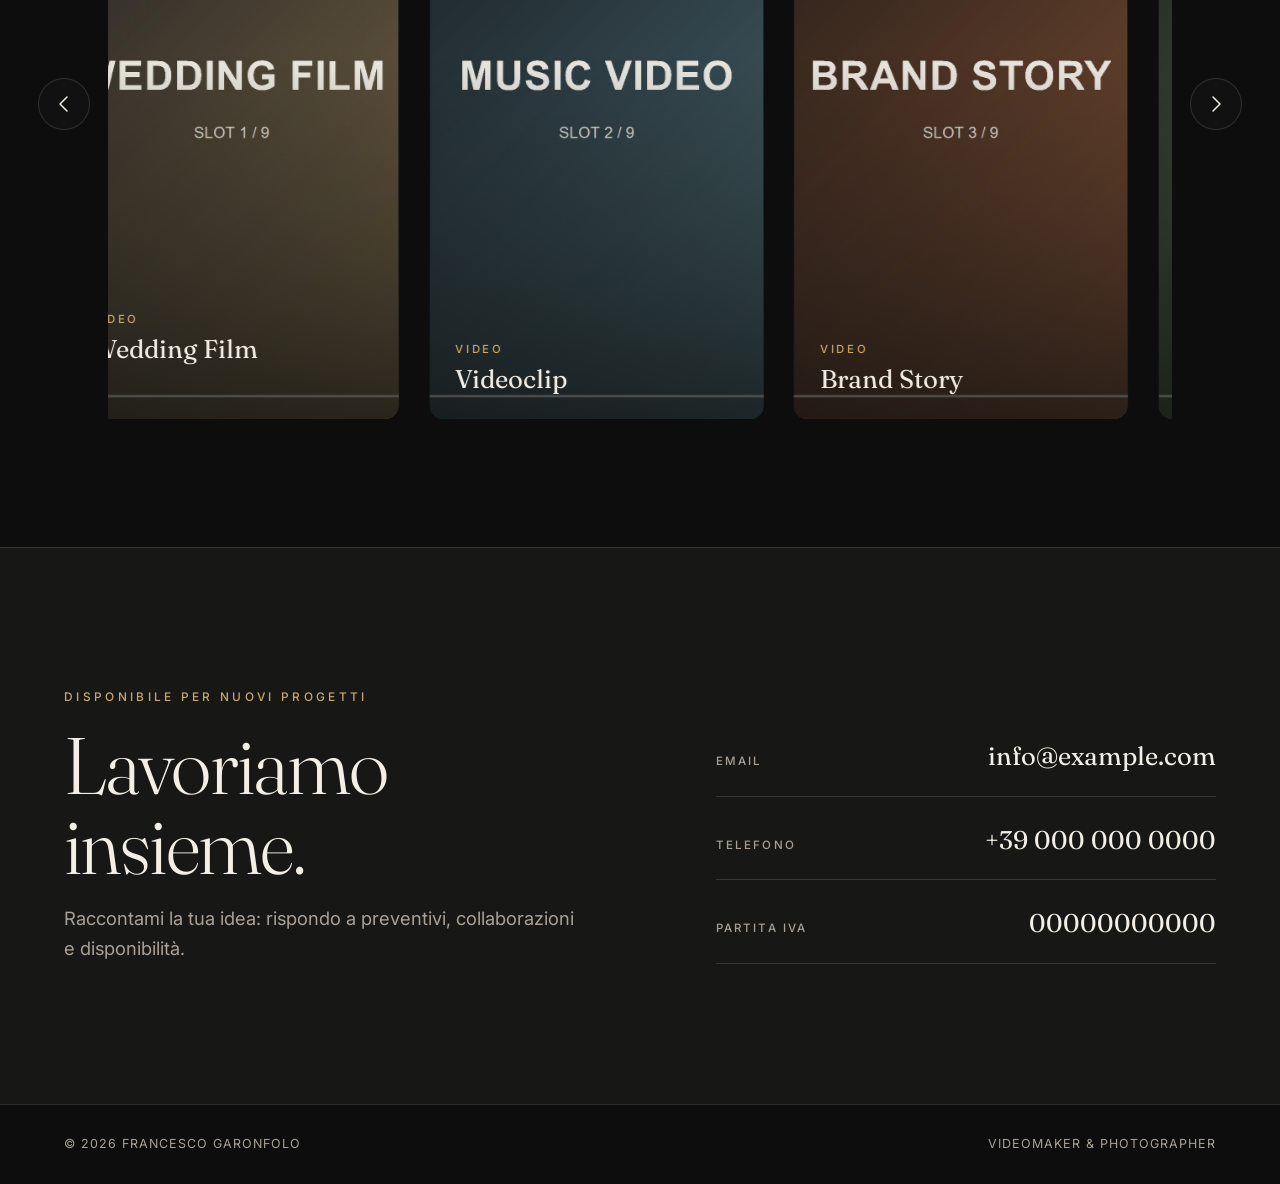
==== commit 22ee6f61: "Redesign portfolio: elegant type, continuous carousel, service lightbox - More refined editorial typ" ====
--- a/index.html
+++ b/index.html
@@ -16,7 +16,7 @@
     <link rel="preconnect" href="https://fonts.googleapis.com" />
     <link rel="preconnect" href="https://fonts.gstatic.com" crossorigin />
     <link
-      href="https://fonts.googleapis.com/css2?family=Fraunces:opsz,wght@9..144,400;9..144,500;9..144,600&family=Inter:wght@400;500;600;700&display=swap"
+      href="https://fonts.googleapis.com/css2?family=Fraunces:ital,opsz,wght@0,9..144,300;0,9..144,400;0,9..144,500;1,9..144,400&family=Inter:wght@400;500;600&display=swap"
       rel="stylesheet"
     />
     <link rel="stylesheet" href="styles.css" />
@@ -29,8 +29,7 @@
         Francesco&nbsp;Garonfolo
       </a>
       <nav class="main-nav" aria-label="Navigazione principale">
-        <a href="#portfolio">Portfolio</a>
-        <a href="#lavori">Lavori</a>
+        <a href="#portfolio">Servizi</a>
         <a href="#contatti">Contatti</a>
       </nav>
     </header>
@@ -57,13 +56,13 @@
 
         <div class="hero-inner">
           <p class="eyebrow">Videomaker &amp; Photographer</p>
-          <h1 class="hero-title">Francesco Garonfolo</h1>
+          <h1 class="hero-title">Immagini che<br /><em>restano</em>.</h1>
           <p class="hero-lead">
-            Immagini, film e contenuti visivi costruiti con taglio cinematografico,
-            ritmo e attenzione al dettaglio.
+            Francesco Garonfolo — film, foto e contenuti visivi costruiti con
+            taglio cinematografico, ritmo e cura del dettaglio.
           </p>
           <div class="hero-actions">
-            <a class="btn btn-primary" href="#portfolio">Guarda i lavori</a>
+            <a class="btn btn-primary" href="#portfolio">Scopri i servizi</a>
             <a class="btn btn-ghost" href="#contatti">Contattami</a>
           </div>
         </div>
@@ -72,69 +71,32 @@
         <a class="hero-peek" href="#portfolio" aria-label="Vai al portfolio">
           <span>Portfolio</span>
           <svg viewBox="0 0 24 24" width="22" height="22" aria-hidden="true">
-            <path d="M12 5v14M5 12l7 7 7-7" fill="none" stroke="currentColor" stroke-width="1.6" stroke-linecap="round" stroke-linejoin="round"/>
+            <path d="M12 5v14M5 12l7 7 7-7" fill="none" stroke="currentColor" stroke-width="1.4" stroke-linecap="round" stroke-linejoin="round"/>
           </svg>
         </a>
       </section>
 
-      <!-- ============ CAROUSEL (3 visibili su 9) ============ -->
-      <section class="showcase" aria-label="Galleria in evidenza">
+      <!-- ============ SERVIZI / CAROSELLO ============ -->
+      <section class="showcase" id="portfolio" aria-label="Servizi in evidenza">
+        <div class="showcase-head reveal">
+          <p class="eyebrow">Portfolio &amp; servizi</p>
+          <h2>Ogni immagine è un servizio.</h2>
+          <p class="section-sub">
+            Passa sopra per fermare lo scorrimento, clicca una foto per aprirne la
+            gallery. Usa le frecce ai lati per muoverti a mano.
+          </p>
+        </div>
+
         <div class="carousel" id="carousel">
           <button class="carousel-arrow prev" type="button" aria-label="Immagine precedente">
-            <svg viewBox="0 0 24 24" width="24" height="24" aria-hidden="true"><path d="M15 5l-7 7 7 7" fill="none" stroke="currentColor" stroke-width="1.7" stroke-linecap="round" stroke-linejoin="round"/></svg>
+            <svg viewBox="0 0 24 24" width="24" height="24" aria-hidden="true"><path d="M15 5l-7 7 7 7" fill="none" stroke="currentColor" stroke-width="1.5" stroke-linecap="round" stroke-linejoin="round"/></svg>
           </button>
           <div class="carousel-viewport">
             <div class="carousel-track" id="carouselTrack" aria-live="off"></div>
           </div>
           <button class="carousel-arrow next" type="button" aria-label="Immagine successiva">
-            <svg viewBox="0 0 24 24" width="24" height="24" aria-hidden="true"><path d="M9 5l7 7-7 7" fill="none" stroke="currentColor" stroke-width="1.7" stroke-linecap="round" stroke-linejoin="round"/></svg>
+            <svg viewBox="0 0 24 24" width="24" height="24" aria-hidden="true"><path d="M9 5l7 7-7 7" fill="none" stroke="currentColor" stroke-width="1.5" stroke-linecap="round" stroke-linejoin="round"/></svg>
           </button>
-        </div>
-        <div class="carousel-dots" id="carouselDots" role="tablist" aria-label="Seleziona immagine"></div>
-      </section>
-
-      <!-- ============ PORTFOLIO / LAVORI ============ -->
-      <section class="works" id="portfolio">
-        <div class="section-heading reveal">
-          <p class="eyebrow">Lavori selezionati</p>
-          <h2 id="lavori">Portfolio</h2>
-          <p class="section-sub">
-            Ogni progetto è pensato su misura: dal concept alle riprese, fino al montaggio
-            e alla color. Ecco i formati principali su cui lavoro.
-          </p>
-        </div>
-
-        <div class="work-grid" aria-label="Tipi di lavoro">
-          <article class="work reveal">
-            <span class="work-num">01</span>
-            <h3>Wedding Film</h3>
-            <p>Racconti eleganti, riprese emozionali e montaggi pensati per durare.</p>
-          </article>
-          <article class="work reveal">
-            <span class="work-num">02</span>
-            <h3>Eventi</h3>
-            <p>Reportage video e fotografici per serate, eventi privati e aziendali.</p>
-          </article>
-          <article class="work reveal">
-            <span class="work-num">03</span>
-            <h3>Brand &amp; Commercial</h3>
-            <p>Contenuti per aziende, attività locali, campagne social e lanci prodotto.</p>
-          </article>
-          <article class="work reveal">
-            <span class="work-num">04</span>
-            <h3>Videoclip</h3>
-            <p>Concept visivi, riprese dinamiche e post-produzione per artisti e creator.</p>
-          </article>
-          <article class="work reveal">
-            <span class="work-num">05</span>
-            <h3>Fotografia</h3>
-            <p>Ritratti, shooting editoriali, dettagli prodotto e contenuti lifestyle.</p>
-          </article>
-          <article class="work reveal">
-            <span class="work-num">06</span>
-            <h3>Drone &amp; Reel</h3>
-            <p>Riprese aeree e formati verticali pronti per Instagram, TikTok e ADV.</p>
-          </article>
         </div>
       </section>
 
@@ -142,7 +104,7 @@
       <section class="contact" id="contatti">
         <div class="contact-head reveal">
           <p class="eyebrow">Disponibile per nuovi progetti</p>
-          <h2>Lavoriamo insieme</h2>
+          <h2>Lavoriamo<br />insieme.</h2>
           <p class="section-sub">
             Raccontami la tua idea: rispondo a preventivi, collaborazioni e disponibilità.
           </p>
@@ -169,12 +131,35 @@
       </footer>
     </main>
 
+    <!-- ============ LIGHTBOX / GALLERY DEL SERVIZIO ============ -->
+    <div class="lightbox" id="lightbox" role="dialog" aria-modal="true" aria-labelledby="lbTitle" hidden>
+      <div class="lightbox-backdrop" data-close></div>
+      <button class="lightbox-close" type="button" aria-label="Chiudi" data-close>
+        <svg viewBox="0 0 24 24" width="24" height="24" aria-hidden="true"><path d="M6 6l12 12M18 6L6 18" fill="none" stroke="currentColor" stroke-width="1.6" stroke-linecap="round"/></svg>
+      </button>
+      <button class="lightbox-nav prev" type="button" aria-label="Foto precedente">
+        <svg viewBox="0 0 24 24" width="26" height="26" aria-hidden="true"><path d="M15 5l-7 7 7 7" fill="none" stroke="currentColor" stroke-width="1.5" stroke-linecap="round" stroke-linejoin="round"/></svg>
+      </button>
+      <figure class="lightbox-stage">
+        <img id="lbImage" src="" alt="" />
+        <figcaption class="lightbox-meta">
+          <span class="lb-tag" id="lbTag"></span>
+          <span class="lb-title" id="lbTitle"></span>
+          <span class="lb-desc" id="lbDesc"></span>
+          <span class="lb-count" id="lbCount"></span>
+        </figcaption>
+      </figure>
+      <button class="lightbox-nav next" type="button" aria-label="Foto successiva">
+        <svg viewBox="0 0 24 24" width="26" height="26" aria-hidden="true"><path d="M9 5l7 7-7 7" fill="none" stroke="currentColor" stroke-width="1.5" stroke-linecap="round" stroke-linejoin="round"/></svg>
+      </button>
+    </div>
+
     <!-- ============ SOCIAL DOCK (in basso a sinistra) ============ -->
     <aside class="social-dock" aria-label="Profili social">
       <a href="https://www.instagram.com/" target="_blank" rel="noopener noreferrer" aria-label="Apri Instagram">
         <svg viewBox="0 0 24 24" width="20" height="20" aria-hidden="true">
-          <rect x="3" y="3" width="18" height="18" rx="5" fill="none" stroke="currentColor" stroke-width="1.7"/>
-          <circle cx="12" cy="12" r="4" fill="none" stroke="currentColor" stroke-width="1.7"/>
+          <rect x="3" y="3" width="18" height="18" rx="5" fill="none" stroke="currentColor" stroke-width="1.6"/>
+          <circle cx="12" cy="12" r="4" fill="none" stroke="currentColor" stroke-width="1.6"/>
           <circle cx="17.2" cy="6.8" r="1.2" fill="currentColor"/>
         </svg>
       </a>
--- a/styles.css
+++ b/styles.css
@@ -8,7 +8,7 @@
   --paper-ink: #16150f;
   --accent: #c9a86a;
   --line: rgba(244, 239, 230, 0.14);
-  --radius: 10px;
+  --radius: 14px;
   --serif: "Fraunces", ui-serif, "Iowan Old Style", "Palatino Linotype", Georgia, serif;
   --sans: "Inter", ui-sans-serif, system-ui, -apple-system, "Segoe UI", sans-serif;
   --ease: cubic-bezier(0.22, 0.61, 0.36, 1);
@@ -26,6 +26,8 @@
   background: var(--bg);
   color: var(--ink);
   font-family: var(--sans);
+  font-size: 17px;
+  line-height: 1.5;
   -webkit-font-smoothing: antialiased;
   text-rendering: optimizeLegibility;
   overflow-x: hidden;
@@ -62,7 +64,7 @@
   align-items: center;
   justify-content: space-between;
   gap: 24px;
-  padding: 18px clamp(18px, 4vw, 56px);
+  padding: 20px clamp(18px, 4vw, 60px);
   background: linear-gradient(180deg, rgba(12, 13, 12, 0.72), rgba(12, 13, 12, 0));
   transition: background 0.35s var(--ease), backdrop-filter 0.35s var(--ease);
 }
@@ -74,16 +76,16 @@
 .brand {
   font-family: var(--serif);
   font-size: clamp(1.05rem, 2vw, 1.4rem);
+  font-weight: 400;
+  letter-spacing: 0.015em;
+}
+.main-nav {
+  display: flex;
+  gap: clamp(18px, 3vw, 42px);
+  color: var(--muted);
+  font-size: 0.74rem;
   font-weight: 500;
-  letter-spacing: 0.01em;
-}
-.main-nav {
-  display: flex;
-  gap: clamp(16px, 3vw, 38px);
-  color: var(--muted);
-  font-size: 0.8rem;
-  font-weight: 500;
-  letter-spacing: 0.14em;
+  letter-spacing: 0.2em;
   text-transform: uppercase;
 }
 .main-nav a { position: relative; padding: 4px 0; transition: color 0.25s var(--ease); }
@@ -107,7 +109,7 @@
   display: flex;
   flex-direction: column;
   justify-content: flex-end;
-  padding: 120px clamp(20px, 5vw, 80px) clamp(96px, 12vh, 140px);
+  padding: 120px clamp(20px, 5vw, 88px) clamp(96px, 12vh, 150px);
   overflow: hidden;
   isolation: isolate;
 }
@@ -130,136 +132,305 @@
     linear-gradient(90deg, rgba(12, 13, 12, 0.9) 0%, rgba(12, 13, 12, 0.45) 42%, rgba(12, 13, 12, 0.15) 100%),
     linear-gradient(0deg, rgba(12, 13, 12, 0.92) 0%, rgba(12, 13, 12, 0.1) 46%);
 }
-.hero-inner { position: relative; max-width: 760px; }
+.hero-inner { position: relative; max-width: 820px; }
 .eyebrow {
-  margin: 0 0 14px;
+  margin: 0 0 18px;
   color: var(--accent);
-  font-size: 0.78rem;
-  font-weight: 600;
-  letter-spacing: 0.22em;
+  font-size: 0.74rem;
+  font-weight: 500;
+  letter-spacing: 0.28em;
   text-transform: uppercase;
 }
 .hero-title {
-  margin: 0 0 20px;
+  margin: 0 0 26px;
   font-family: var(--serif);
+  font-weight: 300;
+  font-size: clamp(3rem, 10vw, 8rem);
+  line-height: 0.98;
+  letter-spacing: -0.02em;
+}
+.hero-title em {
+  font-style: italic;
   font-weight: 400;
-  font-size: clamp(2.8rem, 9vw, 7rem);
-  line-height: 0.95;
-  letter-spacing: -0.01em;
+  color: var(--accent);
 }
 .hero-lead {
-  max-width: 540px;
-  margin: 0 0 32px;
-  color: rgba(244, 239, 230, 0.86);
-  font-size: clamp(1.02rem, 1.6vw, 1.24rem);
-  line-height: 1.55;
+  max-width: 560px;
+  margin: 0 0 38px;
+  color: rgba(244, 239, 230, 0.82);
+  font-size: clamp(1.05rem, 1.6vw, 1.28rem);
+  line-height: 1.6;
 }
 .hero-actions { display: flex; flex-wrap: wrap; gap: 14px; }
 .btn {
   display: inline-flex;
   align-items: center;
-  padding: 13px 26px;
+  padding: 14px 30px;
   border-radius: 999px;
-  font-size: 0.9rem;
-  font-weight: 600;
-  letter-spacing: 0.02em;
+  font-size: 0.82rem;
+  font-weight: 500;
+  letter-spacing: 0.06em;
+  text-transform: uppercase;
   transition: transform 0.25s var(--ease), background 0.25s var(--ease), color 0.25s var(--ease), border-color 0.25s var(--ease);
 }
 .btn:hover { transform: translateY(-2px); }
 .btn-primary { background: var(--ink); color: var(--bg); }
 .btn-primary:hover { background: var(--accent); }
-.btn-ghost { border: 1px solid rgba(244, 239, 230, 0.4); color: var(--ink); }
+.btn-ghost { border: 1px solid rgba(244, 239, 230, 0.38); color: var(--ink); }
 .btn-ghost:hover { border-color: var(--ink); background: rgba(244, 239, 230, 0.08); }
 
 /* "Portfolio" che sbuca dal basso dell'hero */
 .hero-peek {
   position: absolute;
-  right: clamp(20px, 5vw, 80px);
-  bottom: clamp(96px, 12vh, 140px);
+  right: clamp(20px, 5vw, 88px);
+  bottom: clamp(96px, 12vh, 150px);
   display: inline-flex;
   align-items: center;
   gap: 10px;
-  padding: 12px 20px;
-  border: 1px solid rgba(244, 239, 230, 0.35);
+  padding: 12px 22px;
+  border: 1px solid rgba(244, 239, 230, 0.32);
   border-radius: 999px;
   background: rgba(12, 13, 12, 0.4);
   backdrop-filter: blur(8px);
   font-family: var(--serif);
+  font-style: italic;
+  font-weight: 400;
   font-size: clamp(1.05rem, 2vw, 1.5rem);
   animation: bob 2.6s ease-in-out infinite;
-  transition: background 0.25s var(--ease), border-color 0.25s var(--ease);
+  transition: background 0.25s var(--ease), border-color 0.25s var(--ease), color 0.25s var(--ease);
 }
 .hero-peek:hover { background: var(--ink); color: var(--bg); border-color: var(--ink); }
 .hero-peek svg { animation: nudge 2.6s ease-in-out infinite; }
 @keyframes bob { 0%, 100% { transform: translateY(0); } 50% { transform: translateY(6px); } }
 @keyframes nudge { 0%, 100% { transform: translateY(0); } 50% { transform: translateY(3px); } }
 
-/* ---------- Carousel ---------- */
+/* ---------- Showcase / Carousel ---------- */
 .showcase {
-  padding: clamp(28px, 5vw, 56px) clamp(12px, 3vw, 44px) clamp(16px, 3vw, 28px);
-}
+  padding: clamp(80px, 11vw, 150px) 0 clamp(72px, 10vw, 140px);
+}
+.showcase-head {
+  max-width: 820px;
+  margin: 0 auto clamp(44px, 6vw, 72px);
+  padding: 0 clamp(20px, 5vw, 88px);
+  text-align: center;
+}
+.showcase-head h2 {
+  margin: 10px 0 20px;
+  font-family: var(--serif);
+  font-weight: 300;
+  font-size: clamp(2.4rem, 6.5vw, 5rem);
+  line-height: 1;
+  letter-spacing: -0.02em;
+}
+.section-sub {
+  margin: 0;
+  color: var(--muted);
+  font-size: clamp(1rem, 1.5vw, 1.15rem);
+  line-height: 1.65;
+}
+.showcase-head .section-sub { margin-inline: auto; max-width: 560px; }
+
 .carousel {
   position: relative;
   display: flex;
   align-items: center;
-  gap: 8px;
+  gap: clamp(8px, 1.5vw, 18px);
+  padding: 0 clamp(12px, 3vw, 40px);
 }
 .carousel-viewport { flex: 1; overflow: hidden; }
 .carousel-track {
   display: flex;
-  gap: clamp(10px, 2vw, 26px);
+  gap: clamp(16px, 2.4vw, 34px);
   will-change: transform;
 }
 .gallery-card {
   position: relative;
-  flex: 0 0 calc((100% - 2 * var(--gap, 26px)) / 3);
-  height: clamp(360px, 62vh, 620px);
+  flex: 0 0 calc((100% - 2 * var(--gap, 34px)) / 3);
+  height: clamp(440px, 70vh, 760px);
   overflow: hidden;
   border-radius: var(--radius);
   background: var(--panel);
+  cursor: pointer;
 }
 .gallery-card img {
   width: 100%;
   height: 100%;
   display: block;
   object-fit: cover;
-  transition: transform 0.9s var(--ease), filter 0.6s var(--ease);
+  transition: transform 1.1s var(--ease), filter 0.6s var(--ease);
 }
 .gallery-card::after {
   content: "";
   position: absolute;
   inset: auto 0 0 0;
-  height: 55%;
-  background: linear-gradient(0deg, rgba(12, 13, 12, 0.82), transparent);
+  height: 58%;
+  background: linear-gradient(0deg, rgba(12, 13, 12, 0.86), transparent);
   opacity: 0.85;
   transition: opacity 0.4s var(--ease);
 }
 .gallery-caption {
   position: absolute;
-  left: 22px;
-  right: 22px;
-  bottom: 20px;
+  left: 26px;
+  right: 26px;
+  bottom: 24px;
   z-index: 2;
+  transition: transform 0.5s var(--ease);
 }
 .gallery-caption .tag {
   display: block;
   color: var(--accent);
-  font-size: 0.72rem;
-  font-weight: 600;
-  letter-spacing: 0.18em;
-  text-transform: uppercase;
-  margin-bottom: 6px;
+  font-size: 0.7rem;
+  font-weight: 500;
+  letter-spacing: 0.24em;
+  text-transform: uppercase;
+  margin-bottom: 8px;
 }
 .gallery-caption .title {
   font-family: var(--serif);
-  font-size: clamp(1.15rem, 2vw, 1.7rem);
+  font-weight: 400;
+  font-size: clamp(1.3rem, 2vw, 2rem);
   line-height: 1.05;
 }
-.gallery-card:hover img { transform: scale(1.06); }
+.gallery-caption .view {
+  display: inline-block;
+  margin-top: 10px;
+  font-size: 0.72rem;
+  letter-spacing: 0.18em;
+  text-transform: uppercase;
+  color: rgba(244, 239, 230, 0.72);
+  opacity: 0;
+  transform: translateY(6px);
+  transition: opacity 0.4s var(--ease), transform 0.4s var(--ease);
+}
+.gallery-card:hover img { transform: scale(1.05); }
 .gallery-card:hover::after { opacity: 1; }
+.gallery-card:hover .gallery-caption { transform: translateY(-4px); }
+.gallery-card:hover .view { opacity: 1; transform: none; }
 
 .carousel-arrow {
   flex: 0 0 auto;
+  display: grid;
+  place-items: center;
+  width: 52px;
+  height: 52px;
+  border: 1px solid var(--line);
+  border-radius: 999px;
+  background: rgba(19, 20, 19, 0.7);
+  color: var(--ink);
+  cursor: pointer;
+  transition: background 0.25s var(--ease), color 0.25s var(--ease), transform 0.25s var(--ease);
+}
+.carousel-arrow:hover { background: var(--ink); color: var(--bg); transform: scale(1.06); }
+
+/* ---------- Contact ---------- */
+.contact {
+  display: grid;
+  grid-template-columns: minmax(0, 1fr) minmax(300px, 0.85fr);
+  gap: clamp(32px, 5vw, 64px);
+  align-items: end;
+  padding: clamp(80px, 11vw, 150px) clamp(20px, 5vw, 88px);
+  background: var(--panel-2);
+  border-top: 1px solid var(--line);
+}
+.contact-head { max-width: 520px; }
+.contact-head h2 {
+  margin: 10px 0 18px;
+  font-family: var(--serif);
+  font-weight: 300;
+  font-size: clamp(2.4rem, 6.5vw, 5rem);
+  line-height: 1;
+  letter-spacing: -0.02em;
+}
+.contact-list { display: grid; gap: 4px; font-style: normal; }
+.contact-row {
+  display: flex;
+  align-items: baseline;
+  justify-content: space-between;
+  gap: 18px;
+  padding: 20px 0;
+  border-bottom: 1px solid var(--line);
+  transition: padding-left 0.3s var(--ease), color 0.3s var(--ease);
+}
+a.contact-row:hover { padding-left: 8px; color: var(--accent); }
+.contact-label {
+  color: var(--muted);
+  font-size: 0.72rem;
+  font-weight: 500;
+  letter-spacing: 0.18em;
+  text-transform: uppercase;
+}
+.contact-value { font-family: var(--serif); font-weight: 400; font-size: clamp(1.1rem, 2vw, 1.7rem); }
+
+.site-footer {
+  display: flex;
+  flex-wrap: wrap;
+  gap: 12px 32px;
+  justify-content: space-between;
+  padding: 30px clamp(20px, 5vw, 88px);
+  border-top: 1px solid var(--line);
+  color: var(--muted);
+  font-size: 0.78rem;
+  letter-spacing: 0.08em;
+  text-transform: uppercase;
+}
+
+/* ---------- Lightbox / gallery del servizio ---------- */
+.lightbox {
+  position: fixed;
+  inset: 0;
+  z-index: 80;
+  display: grid;
+  grid-template-columns: auto minmax(0, 1fr) auto;
+  align-items: center;
+  gap: clamp(8px, 2vw, 28px);
+  padding: clamp(16px, 4vw, 56px);
+}
+.lightbox[hidden] { display: none; }
+.lightbox-backdrop {
+  position: absolute;
+  inset: 0;
+  background: rgba(8, 9, 8, 0.9);
+  backdrop-filter: blur(10px);
+  animation: fade 0.35s var(--ease);
+}
+@keyframes fade { from { opacity: 0; } to { opacity: 1; } }
+.lightbox-stage {
+  position: relative;
+  z-index: 1;
+  margin: 0;
+  justify-self: center;
+  max-width: min(1100px, 100%);
+  display: flex;
+  flex-direction: column;
+  align-items: center;
+  gap: 18px;
+  animation: pop 0.4s var(--ease);
+}
+@keyframes pop { from { opacity: 0; transform: scale(0.97); } to { opacity: 1; transform: none; } }
+.lightbox-stage img {
+  max-width: 100%;
+  max-height: 72vh;
+  object-fit: contain;
+  border-radius: var(--radius);
+  box-shadow: 0 40px 120px rgba(0, 0, 0, 0.6);
+}
+.lightbox-meta { text-align: center; display: grid; gap: 6px; }
+.lb-tag {
+  color: var(--accent);
+  font-size: 0.72rem;
+  font-weight: 500;
+  letter-spacing: 0.24em;
+  text-transform: uppercase;
+}
+.lb-title { font-family: var(--serif); font-weight: 400; font-size: clamp(1.5rem, 3vw, 2.4rem); line-height: 1.1; }
+.lb-desc { color: var(--muted); font-size: 0.98rem; line-height: 1.55; max-width: 620px; margin-inline: auto; }
+.lb-count { color: rgba(244, 239, 230, 0.5); font-size: 0.74rem; letter-spacing: 0.16em; text-transform: uppercase; margin-top: 4px; }
+
+.lightbox-close {
+  position: absolute;
+  top: clamp(16px, 3vw, 32px);
+  right: clamp(16px, 3vw, 32px);
+  z-index: 2;
   display: grid;
   place-items: center;
   width: 46px;
@@ -269,115 +440,25 @@
   background: rgba(19, 20, 19, 0.7);
   color: var(--ink);
   cursor: pointer;
+  transition: background 0.25s var(--ease), color 0.25s var(--ease);
+}
+.lightbox-close:hover { background: var(--ink); color: var(--bg); }
+.lightbox-nav {
+  position: relative;
+  z-index: 2;
+  display: grid;
+  place-items: center;
+  width: 56px;
+  height: 56px;
+  border: 1px solid var(--line);
+  border-radius: 999px;
+  background: rgba(19, 20, 19, 0.66);
+  color: var(--ink);
+  cursor: pointer;
   transition: background 0.25s var(--ease), color 0.25s var(--ease), transform 0.25s var(--ease);
 }
-.carousel-arrow:hover { background: var(--ink); color: var(--bg); transform: scale(1.06); }
-
-.carousel-dots {
-  display: flex;
-  justify-content: center;
-  gap: 9px;
-  margin-top: 22px;
-}
-.carousel-dots button {
-  width: 9px;
-  height: 9px;
-  padding: 0;
-  border: none;
-  border-radius: 999px;
-  background: rgba(244, 239, 230, 0.26);
-  cursor: pointer;
-  transition: background 0.25s var(--ease), transform 0.25s var(--ease), width 0.25s var(--ease);
-}
-.carousel-dots button:hover { background: rgba(244, 239, 230, 0.55); }
-.carousel-dots button.active { width: 26px; border-radius: 6px; background: var(--accent); }
-
-/* ---------- Works / Portfolio ---------- */
-.works, .contact { padding: clamp(64px, 9vw, 128px) clamp(20px, 5vw, 80px); }
-.section-heading { max-width: 720px; margin-bottom: clamp(36px, 5vw, 60px); }
-.section-heading h2, .contact-head h2 {
-  margin: 6px 0 18px;
-  font-family: var(--serif);
-  font-weight: 400;
-  font-size: clamp(2.3rem, 7vw, 5rem);
-  line-height: 0.98;
-  letter-spacing: -0.01em;
-}
-.section-sub { margin: 0; color: var(--muted); font-size: clamp(1rem, 1.5vw, 1.15rem); line-height: 1.6; }
-
-.work-grid {
-  display: grid;
-  grid-template-columns: repeat(3, minmax(0, 1fr));
-  gap: 1px;
-  background: var(--line);
-  border: 1px solid var(--line);
-  border-radius: var(--radius);
-  overflow: hidden;
-}
-.work {
-  min-height: 250px;
-  display: flex;
-  flex-direction: column;
-  padding: clamp(24px, 3vw, 40px);
-  background: var(--panel);
-  transition: background 0.3s var(--ease);
-}
-.work:hover { background: var(--panel-2); }
-.work-num {
-  color: var(--accent);
-  font-size: 0.82rem;
-  font-weight: 600;
-  letter-spacing: 0.1em;
-}
-.work h3 {
-  margin: auto 0 12px;
-  font-family: var(--serif);
-  font-weight: 400;
-  font-size: clamp(1.4rem, 2.4vw, 2rem);
-}
-.work p { margin: 0; color: var(--muted); line-height: 1.6; }
-
-/* ---------- Contact ---------- */
-.contact {
-  display: grid;
-  grid-template-columns: minmax(0, 1fr) minmax(300px, 0.85fr);
-  gap: clamp(32px, 5vw, 64px);
-  align-items: end;
-  background: var(--panel-2);
-  border-top: 1px solid var(--line);
-}
-.contact-head { max-width: 520px; }
-.contact-list { display: grid; gap: 4px; font-style: normal; }
-.contact-row {
-  display: flex;
-  align-items: baseline;
-  justify-content: space-between;
-  gap: 18px;
-  padding: 18px 0;
-  border-bottom: 1px solid var(--line);
-  transition: padding-left 0.3s var(--ease), color 0.3s var(--ease);
-}
-a.contact-row:hover { padding-left: 8px; color: var(--accent); }
-.contact-label {
-  color: var(--muted);
-  font-size: 0.78rem;
-  font-weight: 600;
-  letter-spacing: 0.14em;
-  text-transform: uppercase;
-}
-.contact-value { font-family: var(--serif); font-size: clamp(1.1rem, 2vw, 1.7rem); }
-
-.site-footer {
-  display: flex;
-  flex-wrap: wrap;
-  gap: 12px 32px;
-  justify-content: space-between;
-  padding: 28px clamp(20px, 5vw, 80px);
-  border-top: 1px solid var(--line);
-  color: var(--muted);
-  font-size: 0.82rem;
-  letter-spacing: 0.04em;
-}
+.lightbox-nav:hover { background: var(--ink); color: var(--bg); transform: scale(1.06); }
+.lightbox-nav[hidden] { display: none; }
 
 /* ---------- Social dock ---------- */
 .social-dock {
@@ -409,25 +490,26 @@
   transition: opacity 0.7s var(--ease), transform 0.7s var(--ease);
 }
 .reveal.is-visible { opacity: 1; transform: none; }
-.work.reveal:nth-child(2) { transition-delay: 0.06s; }
-.work.reveal:nth-child(3) { transition-delay: 0.12s; }
-.work.reveal:nth-child(5) { transition-delay: 0.06s; }
-.work.reveal:nth-child(6) { transition-delay: 0.12s; }
 
 /* ---------- Responsive ---------- */
+@media (max-width: 1000px) {
+  .gallery-card { flex-basis: calc((100% - var(--gap, 26px)) / 2); }
+}
 @media (max-width: 900px) {
-  .gallery-card { flex-basis: calc((100% - var(--gap, 20px)) / 2); }
-  .work-grid { grid-template-columns: repeat(2, 1fr); }
   .contact { grid-template-columns: 1fr; align-items: start; }
 }
 @media (max-width: 620px) {
-  .main-nav { gap: 14px; font-size: 0.72rem; }
+  body { font-size: 16px; }
+  .main-nav { gap: 16px; font-size: 0.68rem; }
   .brand { max-width: 46vw; }
   .hero { justify-content: center; padding-bottom: clamp(120px, 20vh, 180px); }
   .hero-peek { left: 20px; right: auto; bottom: 92px; }
-  .gallery-card { flex-basis: 100%; height: clamp(340px, 60vh, 460px); }
-  .work-grid { grid-template-columns: 1fr; }
+  .gallery-card { flex-basis: calc((100% - var(--gap, 20px)) / 1.15); height: clamp(400px, 66vh, 560px); }
   .carousel-arrow { display: none; }
+  .lightbox { grid-template-columns: 1fr; }
+  .lightbox-nav { position: fixed; top: 50%; transform: translateY(-50%); }
+  .lightbox-nav.prev { left: 12px; }
+  .lightbox-nav.next { right: 12px; }
 }
 
 @media (prefers-reduced-motion: reduce) {
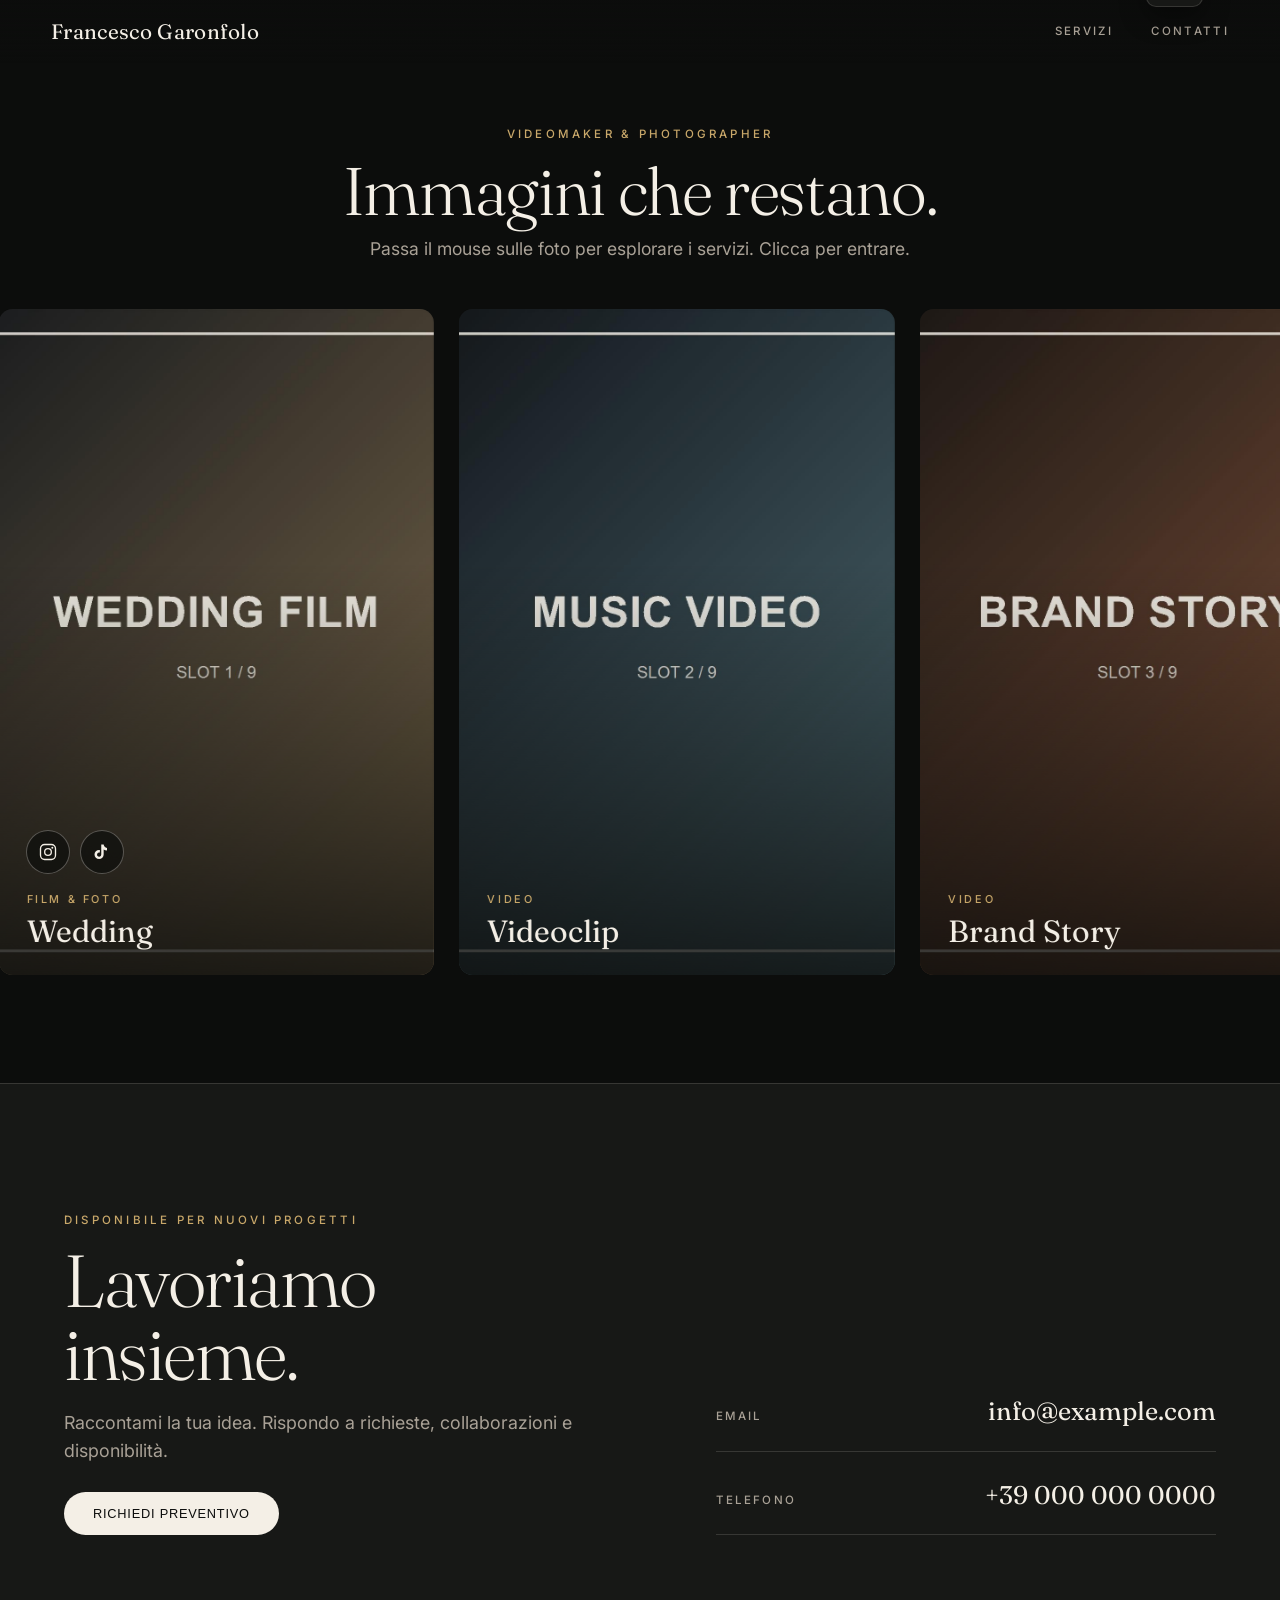
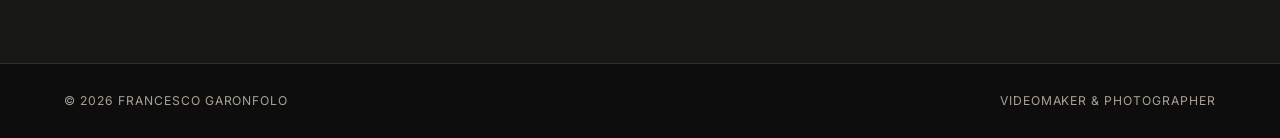
==== commit 7ac852c8: "Redesign minimale + area riservata con notifiche e analisi Sito pubblico - Banner ridotto, layout "p" ====
--- a/index.html
+++ b/index.html
@@ -6,7 +6,7 @@
     <meta name="theme-color" content="#0c0d0c" />
     <meta
       name="description"
-      content="Francesco Garonfolo — videomaker e fotografo. Wedding film, videoclip, eventi, brand story, riprese drone e fotografia editoriale con taglio cinematografico."
+      content="Francesco Garonfolo — videomaker e fotografo. Wedding, videoclip, eventi, brand story e fotografia editoriale con taglio cinematografico."
     />
     <meta property="og:title" content="Francesco Garonfolo | Videomaker & Photographer" />
     <meta property="og:description" content="Immagini, film e contenuti visivi con taglio cinematografico." />
@@ -24,10 +24,19 @@
   <body id="top">
     <a class="skip-link" href="#portfolio">Salta al portfolio</a>
 
+    <!-- ===== Segnalibro: accesso area riservata ===== -->
+    <div class="bookmark" id="bookmark">
+      <a class="bookmark-tab" href="admin.html" aria-label="Area riservata">
+        <svg viewBox="0 0 24 24" width="15" height="15" aria-hidden="true">
+          <path d="M6 3h12v18l-6-4-6 4V3z" fill="none" stroke="currentColor" stroke-width="1.5" stroke-linejoin="round"/>
+        </svg>
+        <span>Area riservata</span>
+      </a>
+    </div>
+
+    <!-- ===== Header minimale ===== -->
     <header class="site-header" aria-label="Intestazione">
-      <a class="brand" href="#top" aria-label="Francesco Garonfolo — torna in alto">
-        Francesco&nbsp;Garonfolo
-      </a>
+      <a class="brand" href="#top">Francesco&nbsp;Garonfolo</a>
       <nav class="main-nav" aria-label="Navigazione principale">
         <a href="#portfolio">Servizi</a>
         <a href="#contatti">Contatti</a>
@@ -35,79 +44,36 @@
     </header>
 
     <main>
-      <!-- ============ HERO ============ -->
-      <section class="hero" aria-label="Banner principale">
-        <div class="hero-bg">
-          <!--
-            Per usare un VIDEO al posto della foto, sostituisci l'<img> qui sotto con:
-            <video class="hero-media" autoplay muted loop playsinline poster="assets/hero/studio-hero.png">
-              <source src="assets/hero/showreel.mp4" type="video/mp4" />
-            </video>
-          -->
-          <img
-            class="hero-media"
-            src="assets/hero/studio-hero.png"
-            alt=""
-            aria-hidden="true"
-            onerror="this.style.display='none'"
-          />
-        </div>
-        <div class="hero-scrim" aria-hidden="true"></div>
-
-        <div class="hero-inner">
-          <p class="eyebrow">Videomaker &amp; Photographer</p>
-          <h1 class="hero-title">Immagini che<br /><em>restano</em>.</h1>
-          <p class="hero-lead">
-            Francesco Garonfolo — film, foto e contenuti visivi costruiti con
-            taglio cinematografico, ritmo e cura del dettaglio.
-          </p>
-          <div class="hero-actions">
-            <a class="btn btn-primary" href="#portfolio">Scopri i servizi</a>
-            <a class="btn btn-ghost" href="#contatti">Contattami</a>
-          </div>
-        </div>
-
-        <!-- La scritta "Portfolio" che sbuca nella pagina di apertura -->
-        <a class="hero-peek" href="#portfolio" aria-label="Vai al portfolio">
-          <span>Portfolio</span>
-          <svg viewBox="0 0 24 24" width="22" height="22" aria-hidden="true">
-            <path d="M12 5v14M5 12l7 7 7-7" fill="none" stroke="currentColor" stroke-width="1.4" stroke-linecap="round" stroke-linejoin="round"/>
-          </svg>
-        </a>
+      <!-- ===== Banner ridotto ===== -->
+      <section class="banner" aria-label="Presentazione">
+        <p class="eyebrow">Videomaker &amp; Photographer</p>
+        <h1 class="banner-title">Immagini che restano.</h1>
+        <p class="banner-sub">Passa il mouse sulle foto per esplorare i servizi. Clicca per entrare.</p>
       </section>
 
-      <!-- ============ SERVIZI / CAROSELLO ============ -->
-      <section class="showcase" id="portfolio" aria-label="Servizi in evidenza">
-        <div class="showcase-head reveal">
-          <p class="eyebrow">Portfolio &amp; servizi</p>
-          <h2>Ogni immagine è un servizio.</h2>
-          <p class="section-sub">
-            Passa sopra per fermare lo scorrimento, clicca una foto per aprirne la
-            gallery. Usa le frecce ai lati per muoverti a mano.
-          </p>
+      <!-- ===== Vetrina categorie: scorrimento a mouse ===== -->
+      <section class="stage" id="portfolio" aria-label="Servizi in evidenza">
+        <div class="stage-viewport" id="stageViewport">
+          <div class="stage-track" id="stageTrack" aria-live="off"></div>
         </div>
-
-        <div class="carousel" id="carousel">
-          <button class="carousel-arrow prev" type="button" aria-label="Immagine precedente">
-            <svg viewBox="0 0 24 24" width="24" height="24" aria-hidden="true"><path d="M15 5l-7 7 7 7" fill="none" stroke="currentColor" stroke-width="1.5" stroke-linecap="round" stroke-linejoin="round"/></svg>
-          </button>
-          <div class="carousel-viewport">
-            <div class="carousel-track" id="carouselTrack" aria-live="off"></div>
-          </div>
-          <button class="carousel-arrow next" type="button" aria-label="Immagine successiva">
-            <svg viewBox="0 0 24 24" width="24" height="24" aria-hidden="true"><path d="M9 5l7 7-7 7" fill="none" stroke="currentColor" stroke-width="1.5" stroke-linecap="round" stroke-linejoin="round"/></svg>
-          </button>
+        <!-- Zone di scorrimento: mouse a destra = avanti, a sinistra = indietro -->
+        <div class="stage-edge prev" id="edgePrev" aria-hidden="true">
+          <svg viewBox="0 0 24 24" width="26" height="26"><path d="M15 5l-7 7 7 7" fill="none" stroke="currentColor" stroke-width="1.4" stroke-linecap="round" stroke-linejoin="round"/></svg>
+          <span>Prev</span>
+        </div>
+        <div class="stage-edge next" id="edgeNext" aria-hidden="true">
+          <span>Next</span>
+          <svg viewBox="0 0 24 24" width="26" height="26"><path d="M9 5l7 7-7 7" fill="none" stroke="currentColor" stroke-width="1.4" stroke-linecap="round" stroke-linejoin="round"/></svg>
         </div>
       </section>
 
-      <!-- ============ CONTATTI ============ -->
+      <!-- ===== Contatti ===== -->
       <section class="contact" id="contatti">
         <div class="contact-head reveal">
           <p class="eyebrow">Disponibile per nuovi progetti</p>
           <h2>Lavoriamo<br />insieme.</h2>
-          <p class="section-sub">
-            Raccontami la tua idea: rispondo a preventivi, collaborazioni e disponibilità.
-          </p>
+          <p class="section-sub">Raccontami la tua idea. Rispondo a richieste, collaborazioni e disponibilità.</p>
+          <button class="btn btn-primary quote-open" type="button">Richiedi preventivo</button>
         </div>
         <address class="contact-list reveal">
           <a class="contact-row" href="mailto:info@example.com">
@@ -118,10 +84,6 @@
             <span class="contact-label">Telefono</span>
             <span class="contact-value">+39 000 000 0000</span>
           </a>
-          <span class="contact-row">
-            <span class="contact-label">Partita IVA</span>
-            <span class="contact-value">00000000000</span>
-          </span>
         </address>
       </section>
 
@@ -131,45 +93,48 @@
       </footer>
     </main>
 
-    <!-- ============ LIGHTBOX / GALLERY DEL SERVIZIO ============ -->
-    <div class="lightbox" id="lightbox" role="dialog" aria-modal="true" aria-labelledby="lbTitle" hidden>
-      <div class="lightbox-backdrop" data-close></div>
-      <button class="lightbox-close" type="button" aria-label="Chiudi" data-close>
-        <svg viewBox="0 0 24 24" width="24" height="24" aria-hidden="true"><path d="M6 6l12 12M18 6L6 18" fill="none" stroke="currentColor" stroke-width="1.6" stroke-linecap="round"/></svg>
-      </button>
-      <button class="lightbox-nav prev" type="button" aria-label="Foto precedente">
-        <svg viewBox="0 0 24 24" width="26" height="26" aria-hidden="true"><path d="M15 5l-7 7 7 7" fill="none" stroke="currentColor" stroke-width="1.5" stroke-linecap="round" stroke-linejoin="round"/></svg>
-      </button>
-      <figure class="lightbox-stage">
-        <img id="lbImage" src="" alt="" />
-        <figcaption class="lightbox-meta">
-          <span class="lb-tag" id="lbTag"></span>
-          <span class="lb-title" id="lbTitle"></span>
-          <span class="lb-desc" id="lbDesc"></span>
-          <span class="lb-count" id="lbCount"></span>
-        </figcaption>
-      </figure>
-      <button class="lightbox-nav next" type="button" aria-label="Foto successiva">
-        <svg viewBox="0 0 24 24" width="26" height="26" aria-hidden="true"><path d="M9 5l7 7-7 7" fill="none" stroke="currentColor" stroke-width="1.5" stroke-linecap="round" stroke-linejoin="round"/></svg>
-      </button>
+    <!-- ===== Modale: richiedi preventivo ===== -->
+    <div class="modal" id="quoteModal" role="dialog" aria-modal="true" aria-labelledby="quoteTitle" hidden>
+      <div class="modal-backdrop" data-close></div>
+      <div class="modal-card">
+        <button class="modal-close" type="button" aria-label="Chiudi" data-close>
+          <svg viewBox="0 0 24 24" width="22" height="22" aria-hidden="true"><path d="M6 6l12 12M18 6L6 18" fill="none" stroke="currentColor" stroke-width="1.6" stroke-linecap="round"/></svg>
+        </button>
+        <p class="eyebrow">Richiesta preventivo</p>
+        <h2 id="quoteTitle">Parlami del tuo progetto</h2>
+        <form class="quote-form" id="quoteForm" novalidate>
+          <label>Nome e cognome<input required name="name" type="text" autocomplete="name" /></label>
+          <div class="form-row">
+            <label>Email<input required name="email" type="email" autocomplete="email" /></label>
+            <label>Telefono<input name="phone" type="tel" autocomplete="tel" /></label>
+          </div>
+          <label>Servizio
+            <select name="service" id="quoteService"></select>
+          </label>
+          <label>Messaggio<textarea name="message" rows="4" placeholder="Data, luogo, idea del progetto…"></textarea></label>
+          <button class="btn btn-primary" type="submit">Invia richiesta</button>
+          <p class="form-note" id="quoteFeedback" aria-live="polite"></p>
+        </form>
+      </div>
     </div>
 
-    <!-- ============ SOCIAL DOCK (in basso a sinistra) ============ -->
+    <!-- ===== Social ===== -->
     <aside class="social-dock" aria-label="Profili social">
-      <a href="https://www.instagram.com/" target="_blank" rel="noopener noreferrer" aria-label="Apri Instagram">
+      <a href="https://www.instagram.com/" target="_blank" rel="noopener noreferrer" aria-label="Instagram">
         <svg viewBox="0 0 24 24" width="20" height="20" aria-hidden="true">
           <rect x="3" y="3" width="18" height="18" rx="5" fill="none" stroke="currentColor" stroke-width="1.6"/>
           <circle cx="12" cy="12" r="4" fill="none" stroke="currentColor" stroke-width="1.6"/>
           <circle cx="17.2" cy="6.8" r="1.2" fill="currentColor"/>
         </svg>
       </a>
-      <a href="https://www.tiktok.com/" target="_blank" rel="noopener noreferrer" aria-label="Apri TikTok">
+      <a href="https://www.tiktok.com/" target="_blank" rel="noopener noreferrer" aria-label="TikTok">
         <svg viewBox="0 0 24 24" width="20" height="20" aria-hidden="true">
           <path d="M14 3c.3 2.2 1.7 3.9 4 4.2v3c-1.5 0-2.9-.5-4-1.3V15a5.5 5.5 0 1 1-5.5-5.5c.3 0 .6 0 .9.1v3.1a2.5 2.5 0 1 0 1.7 2.4V3H14z" fill="currentColor"/>
         </svg>
       </a>
     </aside>
 
-    <script src="script.js"></script>
+    <script src="js/data.js"></script>
+    <script src="js/site.js"></script>
   </body>
 </html>
--- a/styles.css
+++ b/styles.css
@@ -5,7 +5,6 @@
   --ink: #f4efe6;
   --muted: #a9a196;
   --paper: #ece6d9;
-  --paper-ink: #16150f;
   --accent: #c9a86a;
   --line: rgba(244, 239, 230, 0.14);
   --radius: 14px;
@@ -18,7 +17,7 @@
 
 html {
   scroll-behavior: smooth;
-  scroll-padding-top: 84px;
+  scroll-padding-top: 76px;
 }
 
 body {
@@ -40,7 +39,7 @@
   position: fixed;
   top: -60px;
   left: 12px;
-  z-index: 60;
+  z-index: 90;
   padding: 10px 16px;
   background: var(--ink);
   color: var(--bg);
@@ -55,6 +54,52 @@
   border-radius: 4px;
 }
 
+.eyebrow {
+  margin: 0 0 14px;
+  color: var(--accent);
+  font-size: 0.72rem;
+  font-weight: 500;
+  letter-spacing: 0.28em;
+  text-transform: uppercase;
+}
+.section-sub { margin: 0; color: var(--muted); font-size: clamp(1rem, 1.5vw, 1.12rem); line-height: 1.6; }
+
+/* ---------- Segnalibro area riservata ---------- */
+.bookmark {
+  position: fixed;
+  top: 0;
+  right: clamp(20px, 6vw, 90px);
+  z-index: 70;
+}
+.bookmark-tab {
+  display: inline-flex;
+  align-items: center;
+  gap: 8px;
+  padding: 9px 16px 11px;
+  transform: translateY(-30px);
+  background: var(--panel-2);
+  border: 1px solid var(--line);
+  border-top: none;
+  border-radius: 0 0 10px 10px;
+  color: var(--muted);
+  font-size: 0.66rem;
+  font-weight: 500;
+  letter-spacing: 0.2em;
+  text-transform: uppercase;
+  box-shadow: 0 10px 26px rgba(0, 0, 0, 0.4);
+  transition: transform 0.4s var(--ease), color 0.3s var(--ease), background 0.3s var(--ease);
+}
+.bookmark-tab svg { color: var(--accent); transition: transform 0.4s var(--ease); }
+.bookmark-tab span { max-width: 0; overflow: hidden; white-space: nowrap; opacity: 0; transition: max-width 0.4s var(--ease), opacity 0.3s var(--ease); }
+.bookmark-tab:hover,
+.bookmark-tab:focus-visible {
+  transform: translateY(0);
+  color: var(--ink);
+  background: var(--panel);
+}
+.bookmark-tab:hover span,
+.bookmark-tab:focus-visible span { max-width: 160px; opacity: 1; }
+
 /* ---------- Header ---------- */
 .site-header {
   position: fixed;
@@ -64,18 +109,18 @@
   align-items: center;
   justify-content: space-between;
   gap: 24px;
-  padding: 20px clamp(18px, 4vw, 60px);
-  background: linear-gradient(180deg, rgba(12, 13, 12, 0.72), rgba(12, 13, 12, 0));
+  padding: 16px clamp(18px, 4vw, 60px);
+  background: linear-gradient(180deg, rgba(12, 13, 12, 0.82), rgba(12, 13, 12, 0));
   transition: background 0.35s var(--ease), backdrop-filter 0.35s var(--ease);
 }
 .site-header.scrolled {
-  background: rgba(12, 13, 12, 0.82);
+  background: rgba(12, 13, 12, 0.86);
   backdrop-filter: blur(12px);
   border-bottom: 1px solid var(--line);
 }
 .brand {
   font-family: var(--serif);
-  font-size: clamp(1.05rem, 2vw, 1.4rem);
+  font-size: clamp(1rem, 2vw, 1.3rem);
   font-weight: 400;
   letter-spacing: 0.015em;
 }
@@ -83,7 +128,7 @@
   display: flex;
   gap: clamp(18px, 3vw, 42px);
   color: var(--muted);
-  font-size: 0.74rem;
+  font-size: 0.72rem;
   font-weight: 500;
   letter-spacing: 0.2em;
   text-transform: uppercase;
@@ -92,243 +137,136 @@
 .main-nav a::after {
   content: "";
   position: absolute;
-  left: 0;
-  bottom: -2px;
-  width: 0;
-  height: 1px;
+  left: 0; bottom: -2px;
+  width: 0; height: 1px;
   background: var(--accent);
   transition: width 0.3s var(--ease);
 }
 .main-nav a:hover { color: var(--ink); }
 .main-nav a:hover::after { width: 100%; }
 
-/* ---------- Hero ---------- */
-.hero {
-  position: relative;
-  min-height: 100svh;
-  display: flex;
-  flex-direction: column;
-  justify-content: flex-end;
-  padding: 120px clamp(20px, 5vw, 88px) clamp(96px, 12vh, 150px);
-  overflow: hidden;
-  isolation: isolate;
-}
-.hero-bg { position: absolute; inset: 0; z-index: -2; background: #101211; }
-.hero-media {
-  width: 100%;
-  height: 100%;
-  object-fit: cover;
-  animation: kenburns 24s ease-in-out infinite alternate;
-}
-@keyframes kenburns {
-  from { transform: scale(1.04) translate3d(0, 0, 0); }
-  to   { transform: scale(1.14) translate3d(-1.5%, -2%, 0); }
-}
-.hero-scrim {
-  position: absolute;
-  inset: 0;
-  z-index: -1;
-  background:
-    linear-gradient(90deg, rgba(12, 13, 12, 0.9) 0%, rgba(12, 13, 12, 0.45) 42%, rgba(12, 13, 12, 0.15) 100%),
-    linear-gradient(0deg, rgba(12, 13, 12, 0.92) 0%, rgba(12, 13, 12, 0.1) 46%);
-}
-.hero-inner { position: relative; max-width: 820px; }
-.eyebrow {
-  margin: 0 0 18px;
-  color: var(--accent);
-  font-size: 0.74rem;
-  font-weight: 500;
-  letter-spacing: 0.28em;
-  text-transform: uppercase;
-}
-.hero-title {
-  margin: 0 0 26px;
+/* ---------- Banner ridotto ---------- */
+.banner {
+  padding: clamp(96px, 14vh, 132px) clamp(20px, 5vw, 88px) clamp(22px, 4vw, 40px);
+  text-align: center;
+}
+.banner-title {
+  margin: 0 0 12px;
   font-family: var(--serif);
   font-weight: 300;
-  font-size: clamp(3rem, 10vw, 8rem);
-  line-height: 0.98;
-  letter-spacing: -0.02em;
-}
-.hero-title em {
-  font-style: italic;
-  font-weight: 400;
-  color: var(--accent);
-}
-.hero-lead {
-  max-width: 560px;
-  margin: 0 0 38px;
-  color: rgba(244, 239, 230, 0.82);
-  font-size: clamp(1.05rem, 1.6vw, 1.28rem);
-  line-height: 1.6;
-}
-.hero-actions { display: flex; flex-wrap: wrap; gap: 14px; }
-.btn {
-  display: inline-flex;
-  align-items: center;
-  padding: 14px 30px;
-  border-radius: 999px;
-  font-size: 0.82rem;
-  font-weight: 500;
-  letter-spacing: 0.06em;
-  text-transform: uppercase;
-  transition: transform 0.25s var(--ease), background 0.25s var(--ease), color 0.25s var(--ease), border-color 0.25s var(--ease);
-}
-.btn:hover { transform: translateY(-2px); }
-.btn-primary { background: var(--ink); color: var(--bg); }
-.btn-primary:hover { background: var(--accent); }
-.btn-ghost { border: 1px solid rgba(244, 239, 230, 0.38); color: var(--ink); }
-.btn-ghost:hover { border-color: var(--ink); background: rgba(244, 239, 230, 0.08); }
-
-/* "Portfolio" che sbuca dal basso dell'hero */
-.hero-peek {
-  position: absolute;
-  right: clamp(20px, 5vw, 88px);
-  bottom: clamp(96px, 12vh, 150px);
-  display: inline-flex;
-  align-items: center;
-  gap: 10px;
-  padding: 12px 22px;
-  border: 1px solid rgba(244, 239, 230, 0.32);
-  border-radius: 999px;
-  background: rgba(12, 13, 12, 0.4);
-  backdrop-filter: blur(8px);
-  font-family: var(--serif);
-  font-style: italic;
-  font-weight: 400;
-  font-size: clamp(1.05rem, 2vw, 1.5rem);
-  animation: bob 2.6s ease-in-out infinite;
-  transition: background 0.25s var(--ease), border-color 0.25s var(--ease), color 0.25s var(--ease);
-}
-.hero-peek:hover { background: var(--ink); color: var(--bg); border-color: var(--ink); }
-.hero-peek svg { animation: nudge 2.6s ease-in-out infinite; }
-@keyframes bob { 0%, 100% { transform: translateY(0); } 50% { transform: translateY(6px); } }
-@keyframes nudge { 0%, 100% { transform: translateY(0); } 50% { transform: translateY(3px); } }
-
-/* ---------- Showcase / Carousel ---------- */
-.showcase {
-  padding: clamp(80px, 11vw, 150px) 0 clamp(72px, 10vw, 140px);
-}
-.showcase-head {
-  max-width: 820px;
-  margin: 0 auto clamp(44px, 6vw, 72px);
-  padding: 0 clamp(20px, 5vw, 88px);
-  text-align: center;
-}
-.showcase-head h2 {
-  margin: 10px 0 20px;
-  font-family: var(--serif);
-  font-weight: 300;
-  font-size: clamp(2.4rem, 6.5vw, 5rem);
+  font-size: clamp(2.2rem, 6vw, 4.2rem);
   line-height: 1;
   letter-spacing: -0.02em;
 }
-.section-sub {
-  margin: 0;
-  color: var(--muted);
-  font-size: clamp(1rem, 1.5vw, 1.15rem);
-  line-height: 1.65;
-}
-.showcase-head .section-sub { margin-inline: auto; max-width: 560px; }
-
-.carousel {
+.banner-sub { margin: 0; color: var(--muted); font-size: clamp(0.95rem, 1.5vw, 1.1rem); }
+
+/* ---------- Stage: vetrina a scorrimento mouse ---------- */
+.stage {
   position: relative;
-  display: flex;
-  align-items: center;
-  gap: clamp(8px, 1.5vw, 18px);
-  padding: 0 clamp(12px, 3vw, 40px);
-}
-.carousel-viewport { flex: 1; overflow: hidden; }
-.carousel-track {
-  display: flex;
-  gap: clamp(16px, 2.4vw, 34px);
+  padding: 0 0 clamp(60px, 8vw, 110px);
+}
+.stage-viewport {
+  overflow: hidden;
+  cursor: ew-resize;
+  padding: 6px 0;
+}
+.stage-track {
+  display: flex;
+  gap: clamp(14px, 2vw, 28px);
+  padding: 0 clamp(14px, 2vw, 28px);
   will-change: transform;
 }
-.gallery-card {
+.stage-card {
   position: relative;
-  flex: 0 0 calc((100% - 2 * var(--gap, 34px)) / 3);
-  height: clamp(440px, 70vh, 760px);
+  flex: 0 0 clamp(320px, 34vw, 520px);
+  height: clamp(500px, 74vh, 820px);
   overflow: hidden;
   border-radius: var(--radius);
   background: var(--panel);
-  cursor: pointer;
-}
-.gallery-card img {
+  isolation: isolate;
+}
+.stage-card img {
   width: 100%;
   height: 100%;
   display: block;
   object-fit: cover;
-  transition: transform 1.1s var(--ease), filter 0.6s var(--ease);
-}
-.gallery-card::after {
+  transition: transform 1.2s var(--ease), filter 0.6s var(--ease);
+  filter: saturate(0.96);
+}
+.stage-card::after {
   content: "";
   position: absolute;
   inset: auto 0 0 0;
-  height: 58%;
-  background: linear-gradient(0deg, rgba(12, 13, 12, 0.86), transparent);
-  opacity: 0.85;
+  height: 62%;
+  background: linear-gradient(0deg, rgba(10, 11, 10, 0.9), transparent);
+  opacity: 0.9;
   transition: opacity 0.4s var(--ease);
 }
-.gallery-caption {
-  position: absolute;
-  left: 26px;
-  right: 26px;
-  bottom: 24px;
+.stage-caption {
+  position: absolute;
+  left: 28px; right: 28px; bottom: 26px;
   z-index: 2;
   transition: transform 0.5s var(--ease);
 }
-.gallery-caption .tag {
+.stage-caption .tag {
   display: block;
   color: var(--accent);
-  font-size: 0.7rem;
+  font-size: 0.68rem;
   font-weight: 500;
   letter-spacing: 0.24em;
   text-transform: uppercase;
   margin-bottom: 8px;
 }
-.gallery-caption .title {
+.stage-caption .title {
   font-family: var(--serif);
   font-weight: 400;
-  font-size: clamp(1.3rem, 2vw, 2rem);
-  line-height: 1.05;
-}
-.gallery-caption .view {
+  font-size: clamp(1.5rem, 2.4vw, 2.4rem);
+  line-height: 1.02;
+}
+.stage-caption .enter {
   display: inline-block;
-  margin-top: 10px;
-  font-size: 0.72rem;
+  margin-top: 12px;
+  font-size: 0.7rem;
   letter-spacing: 0.18em;
   text-transform: uppercase;
-  color: rgba(244, 239, 230, 0.72);
+  color: rgba(244, 239, 230, 0.75);
   opacity: 0;
   transform: translateY(6px);
   transition: opacity 0.4s var(--ease), transform 0.4s var(--ease);
 }
-.gallery-card:hover img { transform: scale(1.05); }
-.gallery-card:hover::after { opacity: 1; }
-.gallery-card:hover .gallery-caption { transform: translateY(-4px); }
-.gallery-card:hover .view { opacity: 1; transform: none; }
-
-.carousel-arrow {
-  flex: 0 0 auto;
-  display: grid;
-  place-items: center;
-  width: 52px;
-  height: 52px;
-  border: 1px solid var(--line);
-  border-radius: 999px;
-  background: rgba(19, 20, 19, 0.7);
-  color: var(--ink);
-  cursor: pointer;
-  transition: background 0.25s var(--ease), color 0.25s var(--ease), transform 0.25s var(--ease);
-}
-.carousel-arrow:hover { background: var(--ink); color: var(--bg); transform: scale(1.06); }
-
-/* ---------- Contact ---------- */
+.stage-card:hover img { transform: scale(1.05); filter: saturate(1.05); }
+.stage-card:hover::after { opacity: 1; }
+.stage-card:hover .stage-caption { transform: translateY(-4px); }
+.stage-card:hover .enter { opacity: 1; transform: none; }
+
+/* Indicatori di direzione ai bordi */
+.stage-edge {
+  position: absolute;
+  top: 0; bottom: 0;
+  width: clamp(70px, 12vw, 150px);
+  display: flex;
+  align-items: center;
+  gap: 8px;
+  padding: 0 20px;
+  color: rgba(244, 239, 230, 0.7);
+  font-size: 0.64rem;
+  letter-spacing: 0.22em;
+  text-transform: uppercase;
+  pointer-events: none;
+  opacity: 0;
+  transition: opacity 0.3s var(--ease);
+}
+.stage-edge.prev { left: 0; justify-content: flex-start; background: linear-gradient(90deg, rgba(12,13,12,0.7), transparent); }
+.stage-edge.next { right: 0; justify-content: flex-end; background: linear-gradient(270deg, rgba(12,13,12,0.7), transparent); }
+.stage-edge.active { opacity: 1; }
+
+/* ---------- Contatti ---------- */
 .contact {
   display: grid;
   grid-template-columns: minmax(0, 1fr) minmax(300px, 0.85fr);
   gap: clamp(32px, 5vw, 64px);
   align-items: end;
-  padding: clamp(80px, 11vw, 150px) clamp(20px, 5vw, 88px);
+  padding: clamp(70px, 10vw, 130px) clamp(20px, 5vw, 88px);
   background: var(--panel-2);
   border-top: 1px solid var(--line);
 }
@@ -337,10 +275,11 @@
   margin: 10px 0 18px;
   font-family: var(--serif);
   font-weight: 300;
-  font-size: clamp(2.4rem, 6.5vw, 5rem);
+  font-size: clamp(2.2rem, 6vw, 4.6rem);
   line-height: 1;
   letter-spacing: -0.02em;
 }
+.contact-head .quote-open { margin-top: 26px; }
 .contact-list { display: grid; gap: 4px; font-style: normal; }
 .contact-row {
   display: flex;
@@ -352,89 +291,87 @@
   transition: padding-left 0.3s var(--ease), color 0.3s var(--ease);
 }
 a.contact-row:hover { padding-left: 8px; color: var(--accent); }
-.contact-label {
-  color: var(--muted);
-  font-size: 0.72rem;
-  font-weight: 500;
-  letter-spacing: 0.18em;
-  text-transform: uppercase;
-}
-.contact-value { font-family: var(--serif); font-weight: 400; font-size: clamp(1.1rem, 2vw, 1.7rem); }
+.contact-label { color: var(--muted); font-size: 0.72rem; font-weight: 500; letter-spacing: 0.18em; text-transform: uppercase; }
+.contact-value { font-family: var(--serif); font-weight: 400; font-size: clamp(1.1rem, 2vw, 1.6rem); }
 
 .site-footer {
   display: flex;
   flex-wrap: wrap;
   gap: 12px 32px;
   justify-content: space-between;
-  padding: 30px clamp(20px, 5vw, 88px);
+  padding: 28px clamp(20px, 5vw, 88px);
   border-top: 1px solid var(--line);
   color: var(--muted);
-  font-size: 0.78rem;
+  font-size: 0.76rem;
   letter-spacing: 0.08em;
   text-transform: uppercase;
 }
 
-/* ---------- Lightbox / gallery del servizio ---------- */
-.lightbox {
+/* ---------- Bottoni ---------- */
+.btn {
+  display: inline-flex;
+  align-items: center;
+  padding: 13px 28px;
+  border-radius: 999px;
+  border: 1px solid transparent;
+  font-size: 0.8rem;
+  font-weight: 500;
+  letter-spacing: 0.06em;
+  text-transform: uppercase;
+  cursor: pointer;
+  transition: transform 0.25s var(--ease), background 0.25s var(--ease), color 0.25s var(--ease), border-color 0.25s var(--ease);
+}
+.btn:hover { transform: translateY(-2px); }
+.btn-primary { background: var(--ink); color: var(--bg); }
+.btn-primary:hover { background: var(--accent); }
+.btn-ghost { border-color: rgba(244, 239, 230, 0.38); color: var(--ink); background: transparent; }
+.btn-ghost:hover { border-color: var(--ink); background: rgba(244, 239, 230, 0.08); }
+
+/* ---------- Modale preventivo ---------- */
+.modal {
   position: fixed;
   inset: 0;
   z-index: 80;
   display: grid;
-  grid-template-columns: auto minmax(0, 1fr) auto;
-  align-items: center;
-  gap: clamp(8px, 2vw, 28px);
-  padding: clamp(16px, 4vw, 56px);
-}
-.lightbox[hidden] { display: none; }
-.lightbox-backdrop {
+  place-items: center;
+  padding: clamp(16px, 4vw, 48px);
+}
+.modal[hidden] { display: none; }
+.modal-backdrop {
   position: absolute;
   inset: 0;
   background: rgba(8, 9, 8, 0.9);
   backdrop-filter: blur(10px);
-  animation: fade 0.35s var(--ease);
+  animation: fade 0.3s var(--ease);
 }
 @keyframes fade { from { opacity: 0; } to { opacity: 1; } }
-.lightbox-stage {
+.modal-card {
   position: relative;
   z-index: 1;
-  margin: 0;
-  justify-self: center;
-  max-width: min(1100px, 100%);
-  display: flex;
-  flex-direction: column;
-  align-items: center;
-  gap: 18px;
-  animation: pop 0.4s var(--ease);
-}
-@keyframes pop { from { opacity: 0; transform: scale(0.97); } to { opacity: 1; transform: none; } }
-.lightbox-stage img {
-  max-width: 100%;
-  max-height: 72vh;
-  object-fit: contain;
+  width: min(560px, 100%);
+  max-height: 92vh;
+  overflow: auto;
+  padding: clamp(26px, 4vw, 42px);
+  background: var(--panel);
+  border: 1px solid var(--line);
   border-radius: var(--radius);
   box-shadow: 0 40px 120px rgba(0, 0, 0, 0.6);
-}
-.lightbox-meta { text-align: center; display: grid; gap: 6px; }
-.lb-tag {
-  color: var(--accent);
-  font-size: 0.72rem;
-  font-weight: 500;
-  letter-spacing: 0.24em;
-  text-transform: uppercase;
-}
-.lb-title { font-family: var(--serif); font-weight: 400; font-size: clamp(1.5rem, 3vw, 2.4rem); line-height: 1.1; }
-.lb-desc { color: var(--muted); font-size: 0.98rem; line-height: 1.55; max-width: 620px; margin-inline: auto; }
-.lb-count { color: rgba(244, 239, 230, 0.5); font-size: 0.74rem; letter-spacing: 0.16em; text-transform: uppercase; margin-top: 4px; }
-
-.lightbox-close {
-  position: absolute;
-  top: clamp(16px, 3vw, 32px);
-  right: clamp(16px, 3vw, 32px);
-  z-index: 2;
+  animation: pop 0.35s var(--ease);
+}
+@keyframes pop { from { opacity: 0; transform: scale(0.97); } to { opacity: 1; transform: none; } }
+.modal-card h2 {
+  margin: 0 0 22px;
+  font-family: var(--serif);
+  font-weight: 300;
+  font-size: clamp(1.6rem, 3.4vw, 2.4rem);
+  line-height: 1.05;
+}
+.modal-close {
+  position: absolute;
+  top: 16px; right: 16px;
   display: grid;
   place-items: center;
-  width: 46px;
-  height: 46px;
+  width: 42px; height: 42px;
   border: 1px solid var(--line);
   border-radius: 999px;
   background: rgba(19, 20, 19, 0.7);
@@ -442,23 +379,34 @@
   cursor: pointer;
   transition: background 0.25s var(--ease), color 0.25s var(--ease);
 }
-.lightbox-close:hover { background: var(--ink); color: var(--bg); }
-.lightbox-nav {
-  position: relative;
-  z-index: 2;
-  display: grid;
-  place-items: center;
-  width: 56px;
-  height: 56px;
+.modal-close:hover { background: var(--ink); color: var(--bg); }
+
+.quote-form { display: grid; gap: 16px; }
+.quote-form label { display: grid; gap: 7px; font-size: 0.72rem; letter-spacing: 0.14em; text-transform: uppercase; color: var(--muted); }
+.quote-form .form-row { display: grid; grid-template-columns: 1fr 1fr; gap: 16px; }
+.quote-form input,
+.quote-form select,
+.quote-form textarea {
+  width: 100%;
+  padding: 12px 14px;
+  background: var(--panel-2);
   border: 1px solid var(--line);
-  border-radius: 999px;
-  background: rgba(19, 20, 19, 0.66);
+  border-radius: 10px;
   color: var(--ink);
-  cursor: pointer;
-  transition: background 0.25s var(--ease), color 0.25s var(--ease), transform 0.25s var(--ease);
-}
-.lightbox-nav:hover { background: var(--ink); color: var(--bg); transform: scale(1.06); }
-.lightbox-nav[hidden] { display: none; }
+  font-family: var(--sans);
+  font-size: 0.98rem;
+  letter-spacing: normal;
+  text-transform: none;
+  transition: border-color 0.25s var(--ease);
+}
+.quote-form input:focus,
+.quote-form select:focus,
+.quote-form textarea:focus { border-color: var(--accent); outline: none; }
+.quote-form textarea { resize: vertical; }
+.quote-form .btn { justify-content: center; }
+.form-note { margin: 4px 0 0; font-size: 0.85rem; letter-spacing: normal; text-transform: none; color: var(--muted); min-height: 1.2em; }
+.form-note.success { color: #86c98a; }
+.form-note.error { color: #e0a082; }
 
 /* ---------- Social dock ---------- */
 .social-dock {
@@ -472,8 +420,7 @@
 .social-dock a {
   display: grid;
   place-items: center;
-  width: 46px;
-  height: 46px;
+  width: 44px; height: 44px;
   border: 1px solid rgba(244, 239, 230, 0.3);
   border-radius: 999px;
   background: rgba(12, 13, 12, 0.66);
@@ -483,39 +430,26 @@
 }
 .social-dock a:hover { transform: translateY(-3px); background: var(--ink); color: var(--bg); }
 
-/* ---------- Reveal on scroll ---------- */
-.reveal {
-  opacity: 0;
-  transform: translateY(22px);
-  transition: opacity 0.7s var(--ease), transform 0.7s var(--ease);
-}
+/* ---------- Reveal ---------- */
+.reveal { opacity: 0; transform: translateY(22px); transition: opacity 0.7s var(--ease), transform 0.7s var(--ease); }
 .reveal.is-visible { opacity: 1; transform: none; }
 
 /* ---------- Responsive ---------- */
-@media (max-width: 1000px) {
-  .gallery-card { flex-basis: calc((100% - var(--gap, 26px)) / 2); }
-}
 @media (max-width: 900px) {
   .contact { grid-template-columns: 1fr; align-items: start; }
 }
 @media (max-width: 620px) {
   body { font-size: 16px; }
-  .main-nav { gap: 16px; font-size: 0.68rem; }
+  .main-nav { gap: 16px; font-size: 0.66rem; }
   .brand { max-width: 46vw; }
-  .hero { justify-content: center; padding-bottom: clamp(120px, 20vh, 180px); }
-  .hero-peek { left: 20px; right: auto; bottom: 92px; }
-  .gallery-card { flex-basis: calc((100% - var(--gap, 20px)) / 1.15); height: clamp(400px, 66vh, 560px); }
-  .carousel-arrow { display: none; }
-  .lightbox { grid-template-columns: 1fr; }
-  .lightbox-nav { position: fixed; top: 50%; transform: translateY(-50%); }
-  .lightbox-nav.prev { left: 12px; }
-  .lightbox-nav.next { right: 12px; }
+  .stage-viewport { cursor: grab; }
+  .stage-card { flex-basis: 82vw; height: clamp(440px, 66vh, 600px); }
+  .stage-edge { display: none; }
+  .quote-form .form-row { grid-template-columns: 1fr; }
 }
 
 @media (prefers-reduced-motion: reduce) {
   html { scroll-behavior: auto; }
-  .hero-media { animation: none; transform: scale(1.04); }
-  .hero-peek, .hero-peek svg { animation: none; }
   .reveal { opacity: 1; transform: none; transition: none; }
-  .carousel-track { transition: none !important; }
-}
+  .stage-track { transition: none !important; }
+}
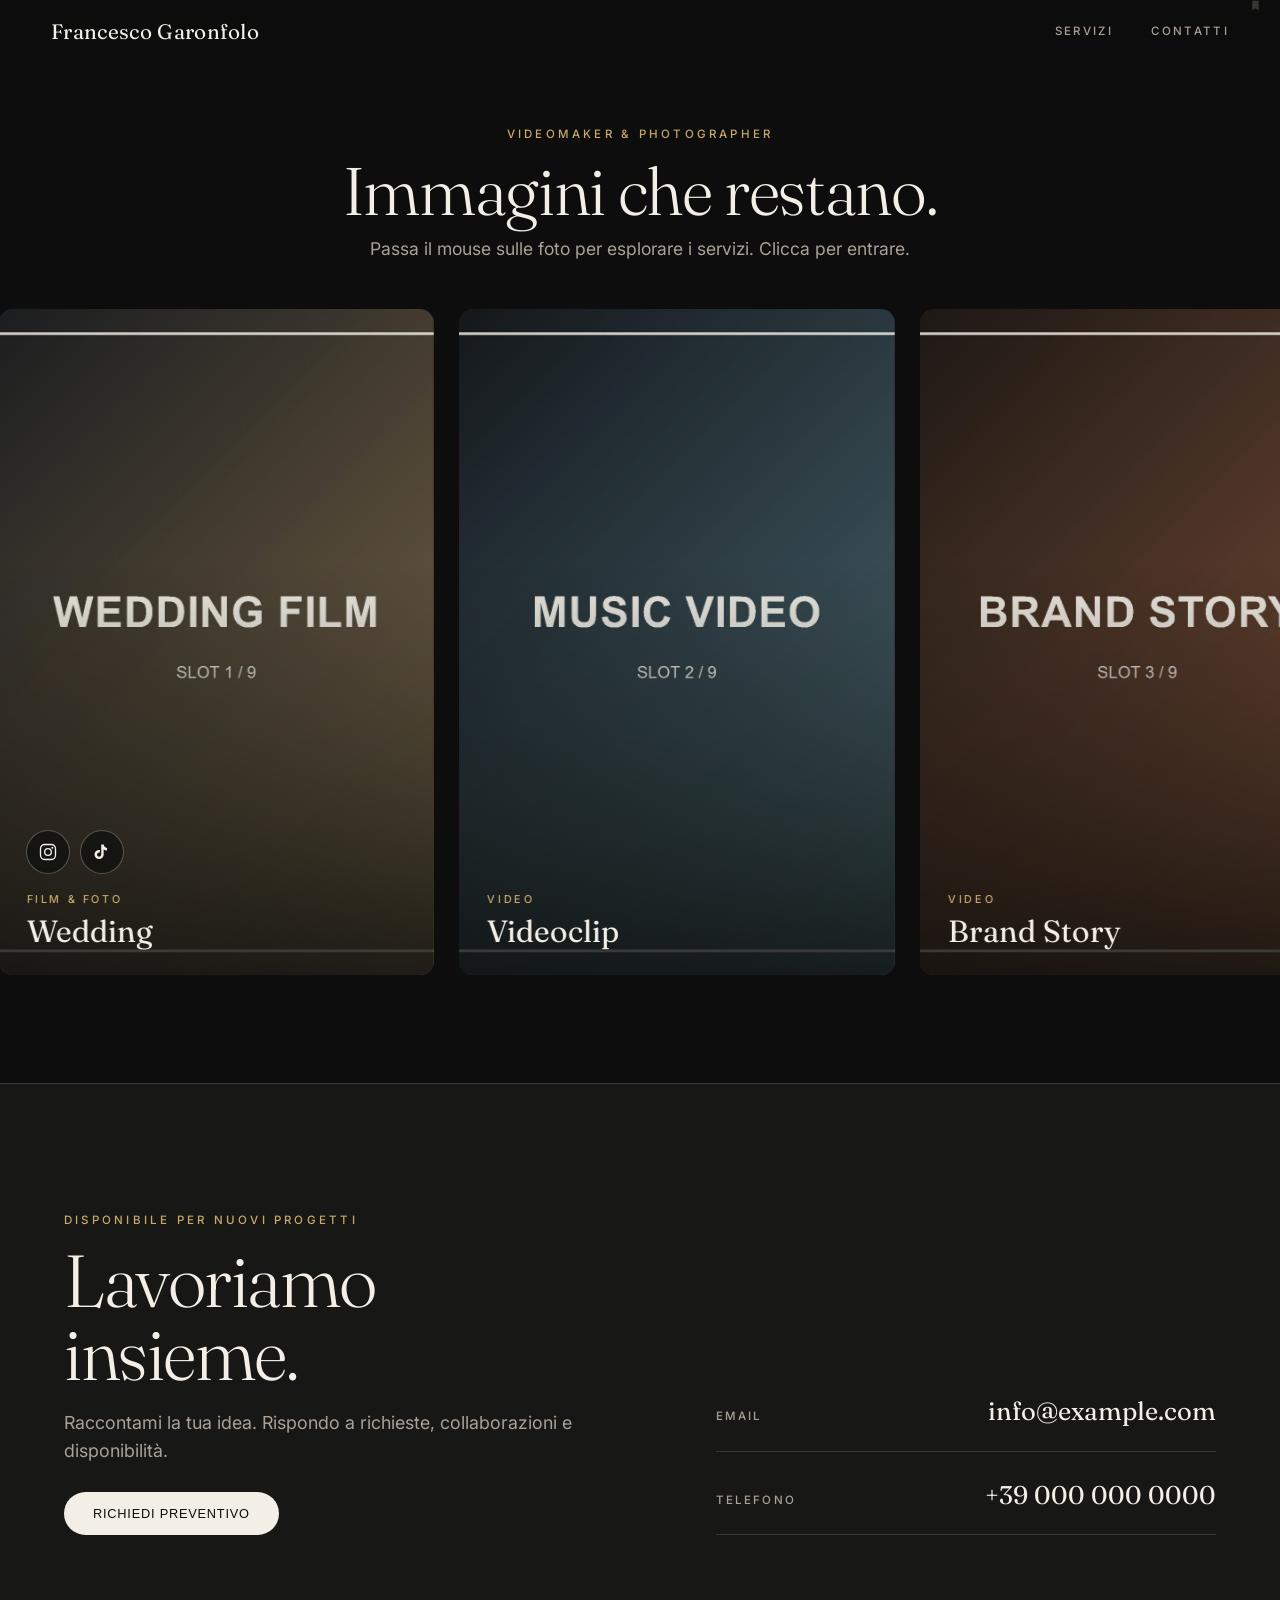
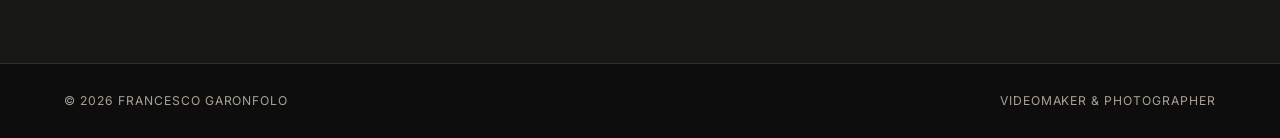
==== commit 9e57f67f: "Segnalibro admin discreto e conferma scroll contatti - Sostituito il tab "Area riservata" con un pic" ====
--- a/index.html
+++ b/index.html
@@ -24,15 +24,12 @@
   <body id="top">
     <a class="skip-link" href="#portfolio">Salta al portfolio</a>
 
-    <!-- ===== Segnalibro: accesso area riservata ===== -->
-    <div class="bookmark" id="bookmark">
-      <a class="bookmark-tab" href="admin.html" aria-label="Area riservata">
-        <svg viewBox="0 0 24 24" width="15" height="15" aria-hidden="true">
-          <path d="M6 3h12v18l-6-4-6 4V3z" fill="none" stroke="currentColor" stroke-width="1.5" stroke-linejoin="round"/>
-        </svg>
-        <span>Area riservata</span>
-      </a>
-    </div>
+    <!-- ===== Segnalibro discreto: accesso riservato (solo per te) ===== -->
+    <a class="bookmark-dot" href="admin.html" aria-label="Accesso riservato" title="">
+      <svg viewBox="0 0 24 24" width="13" height="13" aria-hidden="true">
+        <path d="M6 3h12v18l-6-4-6 4V3z" fill="currentColor"/>
+      </svg>
+    </a>
 
     <!-- ===== Header minimale ===== -->
     <header class="site-header" aria-label="Intestazione">
--- a/styles.css
+++ b/styles.css
@@ -64,41 +64,29 @@
 }
 .section-sub { margin: 0; color: var(--muted); font-size: clamp(1rem, 1.5vw, 1.12rem); line-height: 1.6; }
 
-/* ---------- Segnalibro area riservata ---------- */
-.bookmark {
+/* ---------- Segnalibro discreto (accesso riservato) ---------- */
+/* Piccolo simbolo appena percettibile in alto a destra: lo riconosci solo tu. */
+.bookmark-dot {
   position: fixed;
   top: 0;
-  right: clamp(20px, 6vw, 90px);
+  right: 14px;
   z-index: 70;
-}
-.bookmark-tab {
-  display: inline-flex;
-  align-items: center;
-  gap: 8px;
-  padding: 9px 16px 11px;
-  transform: translateY(-30px);
-  background: var(--panel-2);
-  border: 1px solid var(--line);
-  border-top: none;
-  border-radius: 0 0 10px 10px;
-  color: var(--muted);
-  font-size: 0.66rem;
-  font-weight: 500;
-  letter-spacing: 0.2em;
-  text-transform: uppercase;
-  box-shadow: 0 10px 26px rgba(0, 0, 0, 0.4);
-  transition: transform 0.4s var(--ease), color 0.3s var(--ease), background 0.3s var(--ease);
-}
-.bookmark-tab svg { color: var(--accent); transition: transform 0.4s var(--ease); }
-.bookmark-tab span { max-width: 0; overflow: hidden; white-space: nowrap; opacity: 0; transition: max-width 0.4s var(--ease), opacity 0.3s var(--ease); }
-.bookmark-tab:hover,
-.bookmark-tab:focus-visible {
+  display: grid;
+  place-items: center;
+  width: 22px;
+  height: 26px;
+  padding-top: 2px;
+  border-radius: 0 0 5px 5px;
+  color: rgba(169, 161, 150, 0.28);
+  transform: translateY(-9px);
+  transition: transform 0.35s var(--ease), color 0.35s var(--ease);
+}
+.bookmark-dot:hover,
+.bookmark-dot:focus-visible {
   transform: translateY(0);
-  color: var(--ink);
-  background: var(--panel);
-}
-.bookmark-tab:hover span,
-.bookmark-tab:focus-visible span { max-width: 160px; opacity: 1; }
+  color: var(--accent);
+  outline: none;
+}
 
 /* ---------- Header ---------- */
 .site-header {
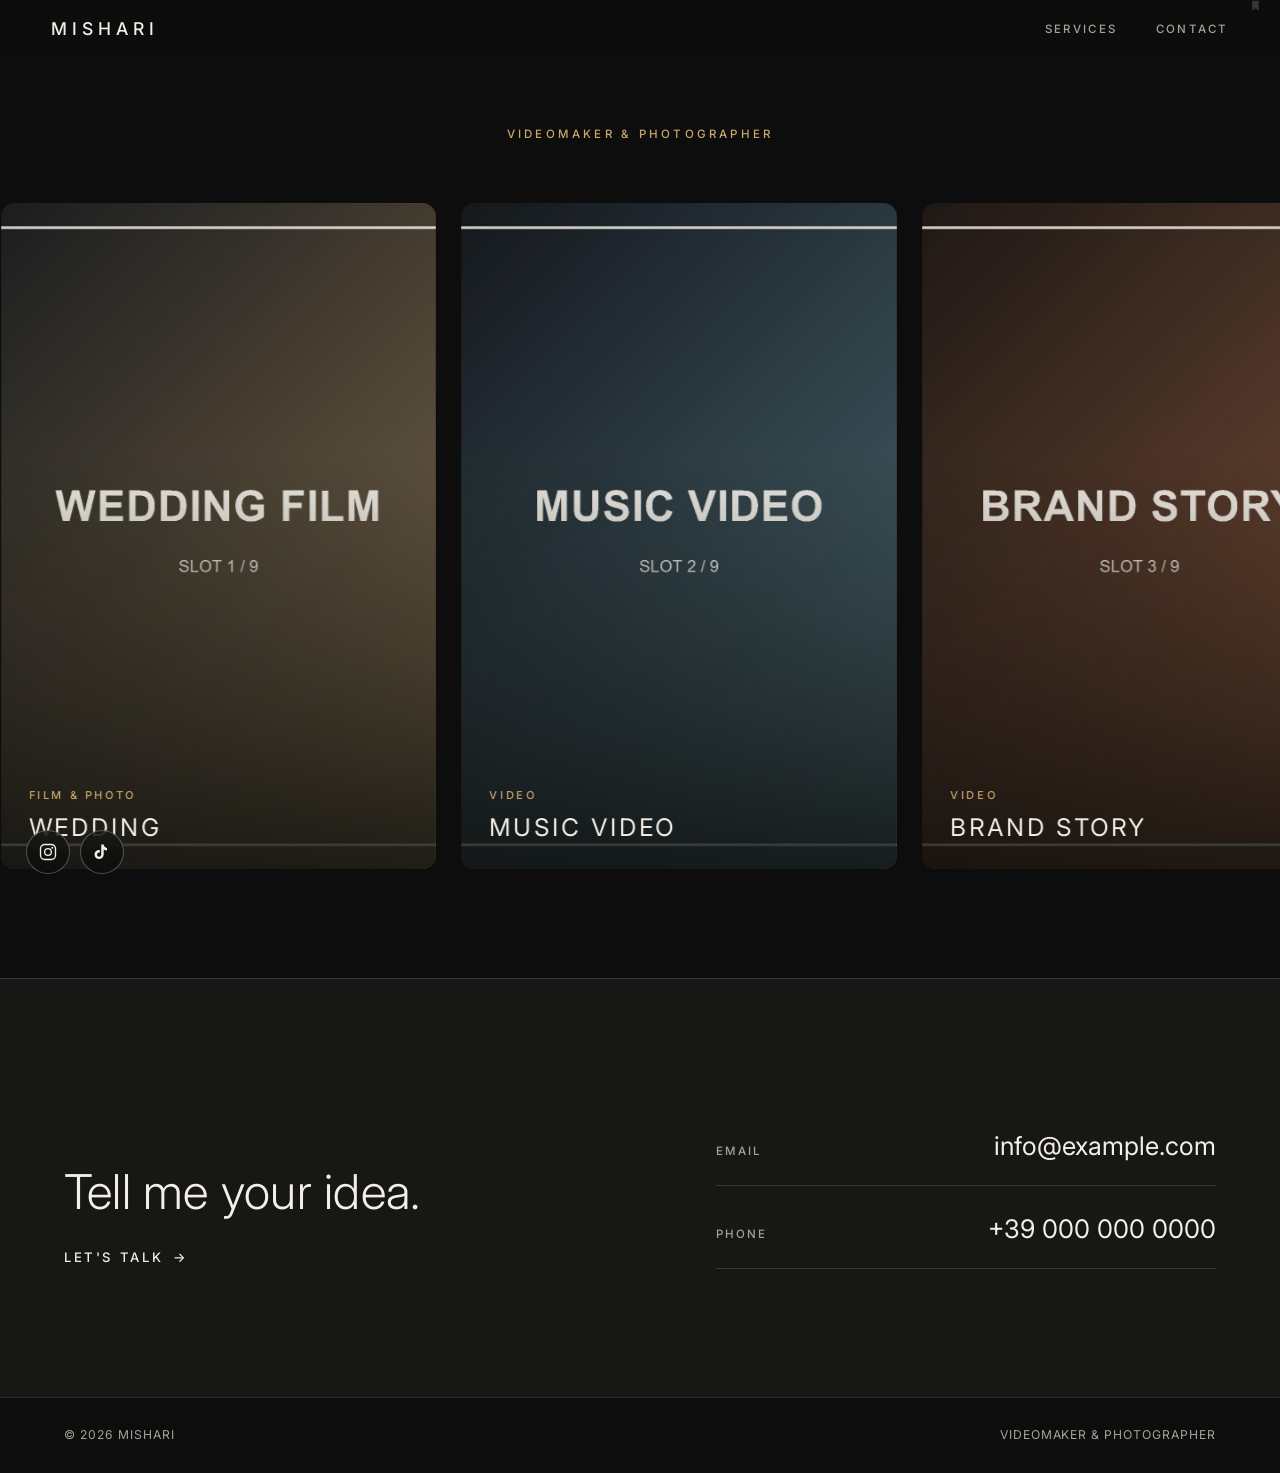
==== commit c626258b: "Rebrand in Mishari, sito pubblico in inglese e tipografia minimale - Brand rinominato in "Mishari" (" ====
--- a/index.html
+++ b/index.html
@@ -1,59 +1,58 @@
 <!doctype html>
-<html lang="it">
+<html lang="en">
   <head>
     <meta charset="utf-8" />
     <meta name="viewport" content="width=device-width, initial-scale=1" />
     <meta name="theme-color" content="#0c0d0c" />
     <meta
       name="description"
-      content="Francesco Garonfolo — videomaker e fotografo. Wedding, videoclip, eventi, brand story e fotografia editoriale con taglio cinematografico."
+      content="Mishari — videomaker and photographer. Wedding, music video, events, brand story and editorial photography with a cinematic touch."
     />
-    <meta property="og:title" content="Francesco Garonfolo | Videomaker & Photographer" />
-    <meta property="og:description" content="Immagini, film e contenuti visivi con taglio cinematografico." />
+    <meta property="og:title" content="Mishari | Videomaker & Photographer" />
+    <meta property="og:description" content="Images, films and visual content with a cinematic touch." />
     <meta property="og:type" content="website" />
-    <title>Francesco Garonfolo | Videomaker &amp; Photographer</title>
+    <title>Mishari | Videomaker &amp; Photographer</title>
 
     <link rel="preconnect" href="https://fonts.googleapis.com" />
     <link rel="preconnect" href="https://fonts.gstatic.com" crossorigin />
     <link
-      href="https://fonts.googleapis.com/css2?family=Fraunces:ital,opsz,wght@0,9..144,300;0,9..144,400;0,9..144,500;1,9..144,400&family=Inter:wght@400;500;600&display=swap"
+      href="https://fonts.googleapis.com/css2?family=Inter:wght@300;400;500;600&display=swap"
       rel="stylesheet"
     />
     <link rel="stylesheet" href="styles.css" />
   </head>
   <body id="top">
-    <a class="skip-link" href="#portfolio">Salta al portfolio</a>
+    <a class="skip-link" href="#portfolio">Skip to portfolio</a>
 
-    <!-- ===== Segnalibro discreto: accesso riservato (solo per te) ===== -->
-    <a class="bookmark-dot" href="admin.html" aria-label="Accesso riservato" title="">
+    <!-- ===== Discreet bookmark: private access (only you know) ===== -->
+    <a class="bookmark-dot" href="admin.html" aria-label="Private access" title="">
       <svg viewBox="0 0 24 24" width="13" height="13" aria-hidden="true">
         <path d="M6 3h12v18l-6-4-6 4V3z" fill="currentColor"/>
       </svg>
     </a>
 
-    <!-- ===== Header minimale ===== -->
-    <header class="site-header" aria-label="Intestazione">
-      <a class="brand" href="#top">Francesco&nbsp;Garonfolo</a>
-      <nav class="main-nav" aria-label="Navigazione principale">
-        <a href="#portfolio">Servizi</a>
-        <a href="#contatti">Contatti</a>
+    <!-- ===== Minimal header ===== -->
+    <header class="site-header" aria-label="Header">
+      <a class="brand" href="#top">Mishari</a>
+      <nav class="main-nav" aria-label="Main navigation">
+        <a href="#portfolio">Services</a>
+        <a href="#contact">Contact</a>
       </nav>
     </header>
 
     <main>
-      <!-- ===== Banner ridotto ===== -->
-      <section class="banner" aria-label="Presentazione">
+      <!-- ===== Compact banner ===== -->
+      <section class="banner" aria-label="Intro">
+        <h1 class="sr-only">Mishari — Videomaker &amp; Photographer</h1>
         <p class="eyebrow">Videomaker &amp; Photographer</p>
-        <h1 class="banner-title">Immagini che restano.</h1>
-        <p class="banner-sub">Passa il mouse sulle foto per esplorare i servizi. Clicca per entrare.</p>
       </section>
 
-      <!-- ===== Vetrina categorie: scorrimento a mouse ===== -->
-      <section class="stage" id="portfolio" aria-label="Servizi in evidenza">
+      <!-- ===== Category showcase: mouse-driven scroll ===== -->
+      <section class="stage" id="portfolio" aria-label="Featured services">
         <div class="stage-viewport" id="stageViewport">
           <div class="stage-track" id="stageTrack" aria-live="off"></div>
         </div>
-        <!-- Zone di scorrimento: mouse a destra = avanti, a sinistra = indietro -->
+        <!-- Scroll zones: mouse right = next, left = previous -->
         <div class="stage-edge prev" id="edgePrev" aria-hidden="true">
           <svg viewBox="0 0 24 24" width="26" height="26"><path d="M15 5l-7 7 7 7" fill="none" stroke="currentColor" stroke-width="1.4" stroke-linecap="round" stroke-linejoin="round"/></svg>
           <span>Prev</span>
@@ -64,13 +63,11 @@
         </div>
       </section>
 
-      <!-- ===== Contatti ===== -->
-      <section class="contact" id="contatti">
+      <!-- ===== Contact ===== -->
+      <section class="contact" id="contact">
         <div class="contact-head reveal">
-          <p class="eyebrow">Disponibile per nuovi progetti</p>
-          <h2>Lavoriamo<br />insieme.</h2>
-          <p class="section-sub">Raccontami la tua idea. Rispondo a richieste, collaborazioni e disponibilità.</p>
-          <button class="btn btn-primary quote-open" type="button">Richiedi preventivo</button>
+          <p class="contact-lead">Tell me your idea.</p>
+          <button class="btn-soft quote-open" type="button">Let's talk <span aria-hidden="true">→</span></button>
         </div>
         <address class="contact-list reveal">
           <a class="contact-row" href="mailto:info@example.com">
@@ -78,45 +75,45 @@
             <span class="contact-value">info@example.com</span>
           </a>
           <a class="contact-row" href="tel:+390000000000">
-            <span class="contact-label">Telefono</span>
+            <span class="contact-label">Phone</span>
             <span class="contact-value">+39 000 000 0000</span>
           </a>
         </address>
       </section>
 
       <footer class="site-footer">
-        <span>© <span id="year"></span> Francesco Garonfolo</span>
+        <span>© <span id="year"></span> Mishari</span>
         <span>Videomaker &amp; Photographer</span>
       </footer>
     </main>
 
-    <!-- ===== Modale: richiedi preventivo ===== -->
+    <!-- ===== Modal: get in touch ===== -->
     <div class="modal" id="quoteModal" role="dialog" aria-modal="true" aria-labelledby="quoteTitle" hidden>
       <div class="modal-backdrop" data-close></div>
       <div class="modal-card">
-        <button class="modal-close" type="button" aria-label="Chiudi" data-close>
+        <button class="modal-close" type="button" aria-label="Close" data-close>
           <svg viewBox="0 0 24 24" width="22" height="22" aria-hidden="true"><path d="M6 6l12 12M18 6L6 18" fill="none" stroke="currentColor" stroke-width="1.6" stroke-linecap="round"/></svg>
         </button>
-        <p class="eyebrow">Richiesta preventivo</p>
-        <h2 id="quoteTitle">Parlami del tuo progetto</h2>
+        <p class="eyebrow">Get in touch</p>
+        <h2 id="quoteTitle">Tell me about your project</h2>
         <form class="quote-form" id="quoteForm" novalidate>
-          <label>Nome e cognome<input required name="name" type="text" autocomplete="name" /></label>
+          <label>Full name<input required name="name" type="text" autocomplete="name" /></label>
           <div class="form-row">
             <label>Email<input required name="email" type="email" autocomplete="email" /></label>
-            <label>Telefono<input name="phone" type="tel" autocomplete="tel" /></label>
+            <label>Phone<input name="phone" type="tel" autocomplete="tel" /></label>
           </div>
-          <label>Servizio
+          <label>Service
             <select name="service" id="quoteService"></select>
           </label>
-          <label>Messaggio<textarea name="message" rows="4" placeholder="Data, luogo, idea del progetto…"></textarea></label>
-          <button class="btn btn-primary" type="submit">Invia richiesta</button>
+          <label>Message<textarea name="message" rows="4" placeholder="Date, location, project idea…"></textarea></label>
+          <button class="btn btn-primary" type="submit">Send message</button>
           <p class="form-note" id="quoteFeedback" aria-live="polite"></p>
         </form>
       </div>
     </div>
 
     <!-- ===== Social ===== -->
-    <aside class="social-dock" aria-label="Profili social">
+    <aside class="social-dock" aria-label="Social profiles">
       <a href="https://www.instagram.com/" target="_blank" rel="noopener noreferrer" aria-label="Instagram">
         <svg viewBox="0 0 24 24" width="20" height="20" aria-hidden="true">
           <rect x="3" y="3" width="18" height="18" rx="5" fill="none" stroke="currentColor" stroke-width="1.6"/>
--- a/styles.css
+++ b/styles.css
@@ -8,7 +8,8 @@
   --accent: #c9a86a;
   --line: rgba(244, 239, 230, 0.14);
   --radius: 14px;
-  --serif: "Fraunces", ui-serif, "Iowan Old Style", "Palatino Linotype", Georgia, serif;
+  /* Sistema tipografico minimale: un solo font sans, pesi leggeri, ampia spaziatura */
+  --serif: "Inter", ui-sans-serif, system-ui, -apple-system, "Segoe UI", sans-serif;
   --sans: "Inter", ui-sans-serif, system-ui, -apple-system, "Segoe UI", sans-serif;
   --ease: cubic-bezier(0.22, 0.61, 0.36, 1);
 }
@@ -52,6 +53,16 @@
   outline: 2px solid var(--accent);
   outline-offset: 3px;
   border-radius: 4px;
+}
+
+.sr-only {
+  position: absolute;
+  width: 1px; height: 1px;
+  padding: 0; margin: -1px;
+  overflow: hidden;
+  clip: rect(0, 0, 0, 0);
+  white-space: nowrap;
+  border: 0;
 }
 
 .eyebrow {
@@ -107,10 +118,11 @@
   border-bottom: 1px solid var(--line);
 }
 .brand {
-  font-family: var(--serif);
-  font-size: clamp(1rem, 2vw, 1.3rem);
-  font-weight: 400;
-  letter-spacing: 0.015em;
+  font-family: var(--sans);
+  font-size: clamp(0.92rem, 1.6vw, 1.1rem);
+  font-weight: 500;
+  letter-spacing: 0.28em;
+  text-transform: uppercase;
 }
 .main-nav {
   display: flex;
@@ -140,11 +152,11 @@
 }
 .banner-title {
   margin: 0 0 12px;
-  font-family: var(--serif);
+  font-family: var(--sans);
   font-weight: 300;
-  font-size: clamp(2.2rem, 6vw, 4.2rem);
-  line-height: 1;
-  letter-spacing: -0.02em;
+  font-size: clamp(2rem, 5vw, 3.6rem);
+  line-height: 1.05;
+  letter-spacing: 0.01em;
 }
 .banner-sub { margin: 0; color: var(--muted); font-size: clamp(0.95rem, 1.5vw, 1.1rem); }
 
@@ -206,10 +218,12 @@
   margin-bottom: 8px;
 }
 .stage-caption .title {
-  font-family: var(--serif);
+  font-family: var(--sans);
   font-weight: 400;
-  font-size: clamp(1.5rem, 2.4vw, 2.4rem);
-  line-height: 1.02;
+  font-size: clamp(1.2rem, 1.9vw, 1.7rem);
+  line-height: 1.1;
+  letter-spacing: 0.12em;
+  text-transform: uppercase;
 }
 .stage-caption .enter {
   display: inline-block;
@@ -259,15 +273,50 @@
   border-top: 1px solid var(--line);
 }
 .contact-head { max-width: 520px; }
-.contact-head h2 {
-  margin: 10px 0 18px;
-  font-family: var(--serif);
+.contact-lead {
+  margin: 0;
+  font-family: var(--sans);
   font-weight: 300;
-  font-size: clamp(2.2rem, 6vw, 4.6rem);
-  line-height: 1;
-  letter-spacing: -0.02em;
-}
-.contact-head .quote-open { margin-top: 26px; }
+  font-size: clamp(1.8rem, 4.5vw, 3rem);
+  line-height: 1.1;
+  letter-spacing: 0.005em;
+  color: var(--ink);
+}
+/* Pulsante contatti: minimale (link sans maiuscolo, spaziato, sottolineatura animata) */
+.btn-soft {
+  display: inline-flex;
+  align-items: center;
+  gap: 10px;
+  margin-top: 26px;
+  padding: 4px 0;
+  background: none;
+  border: none;
+  color: var(--ink);
+  font-family: var(--sans);
+  font-weight: 500;
+  font-size: 0.82rem;
+  letter-spacing: 0.2em;
+  text-transform: uppercase;
+  cursor: pointer;
+  position: relative;
+  transition: color 0.3s var(--ease);
+}
+.btn-soft span { transition: transform 0.35s var(--ease); }
+.btn-soft::after {
+  content: "";
+  position: absolute;
+  left: 0;
+  bottom: -2px;
+  width: 100%;
+  height: 1px;
+  background: var(--accent);
+  transform: scaleX(0);
+  transform-origin: left;
+  transition: transform 0.35s var(--ease);
+}
+.btn-soft:hover { color: var(--accent); }
+.btn-soft:hover::after { transform: scaleX(1); }
+.btn-soft:hover span { transform: translateX(4px); }
 .contact-list { display: grid; gap: 4px; font-style: normal; }
 .contact-row {
   display: flex;
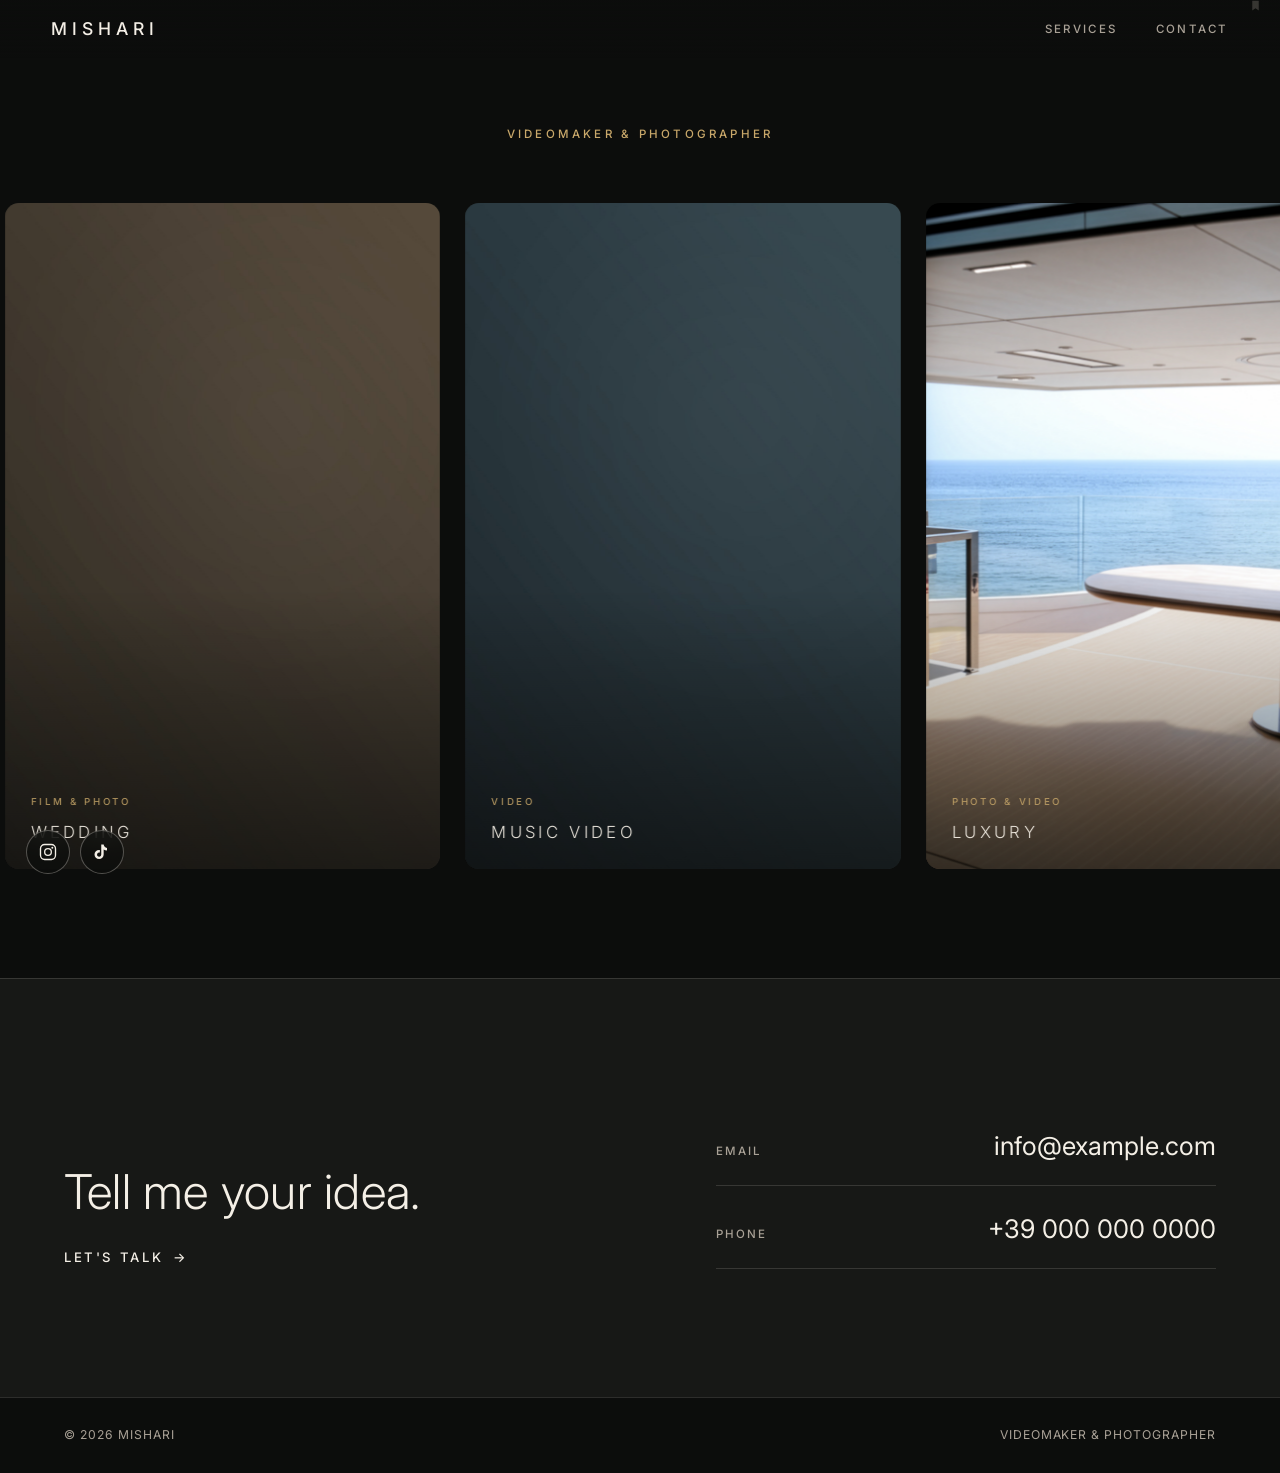
==== commit 422aee63: "Add luxury category photos" ====
--- a/index.html
+++ b/index.html
@@ -6,7 +6,7 @@
     <meta name="theme-color" content="#0c0d0c" />
     <meta
       name="description"
-      content="Mishari — videomaker and photographer. Wedding, music video, events, brand story and editorial photography with a cinematic touch."
+      content="Mishari — videomaker and photographer. Wedding, music video, events, luxury and editorial photography with a cinematic touch."
     />
     <meta property="og:title" content="Mishari | Videomaker & Photographer" />
     <meta property="og:description" content="Images, films and visual content with a cinematic touch." />
--- a/styles.css
+++ b/styles.css
@@ -197,48 +197,49 @@
   content: "";
   position: absolute;
   inset: auto 0 0 0;
-  height: 62%;
-  background: linear-gradient(0deg, rgba(10, 11, 10, 0.9), transparent);
-  opacity: 0.9;
+  height: 42%;
+  background: linear-gradient(0deg, rgba(10, 11, 10, 0.72), transparent);
+  opacity: 0.85;
   transition: opacity 0.4s var(--ease);
 }
 .stage-caption {
   position: absolute;
-  left: 28px; right: 28px; bottom: 26px;
+  left: 26px; right: 26px; bottom: 24px;
   z-index: 2;
   transition: transform 0.5s var(--ease);
 }
 .stage-caption .tag {
   display: block;
-  color: var(--accent);
-  font-size: 0.68rem;
-  font-weight: 500;
-  letter-spacing: 0.24em;
-  text-transform: uppercase;
-  margin-bottom: 8px;
+  color: rgba(201, 168, 106, 0.85);
+  font-size: 0.6rem;
+  font-weight: 500;
+  letter-spacing: 0.28em;
+  text-transform: uppercase;
+  margin-bottom: 7px;
 }
 .stage-caption .title {
   font-family: var(--sans);
-  font-weight: 400;
-  font-size: clamp(1.2rem, 1.9vw, 1.7rem);
-  line-height: 1.1;
-  letter-spacing: 0.12em;
-  text-transform: uppercase;
+  font-weight: 300;
+  font-size: clamp(0.95rem, 1.3vw, 1.15rem);
+  line-height: 1.2;
+  letter-spacing: 0.2em;
+  text-transform: uppercase;
+  color: rgba(244, 239, 230, 0.94);
 }
 .stage-caption .enter {
   display: inline-block;
-  margin-top: 12px;
-  font-size: 0.7rem;
-  letter-spacing: 0.18em;
-  text-transform: uppercase;
-  color: rgba(244, 239, 230, 0.75);
+  margin-top: 10px;
+  font-size: 0.62rem;
+  letter-spacing: 0.22em;
+  text-transform: uppercase;
+  color: rgba(244, 239, 230, 0.6);
   opacity: 0;
   transform: translateY(6px);
   transition: opacity 0.4s var(--ease), transform 0.4s var(--ease);
 }
-.stage-card:hover img { transform: scale(1.05); filter: saturate(1.05); }
+.stage-card:hover img { transform: scale(1.04); filter: saturate(1.04); }
 .stage-card:hover::after { opacity: 1; }
-.stage-card:hover .stage-caption { transform: translateY(-4px); }
+.stage-card:hover .stage-caption { transform: translateY(-3px); }
 .stage-card:hover .enter { opacity: 1; transform: none; }
 
 /* Indicatori di direzione ai bordi */
